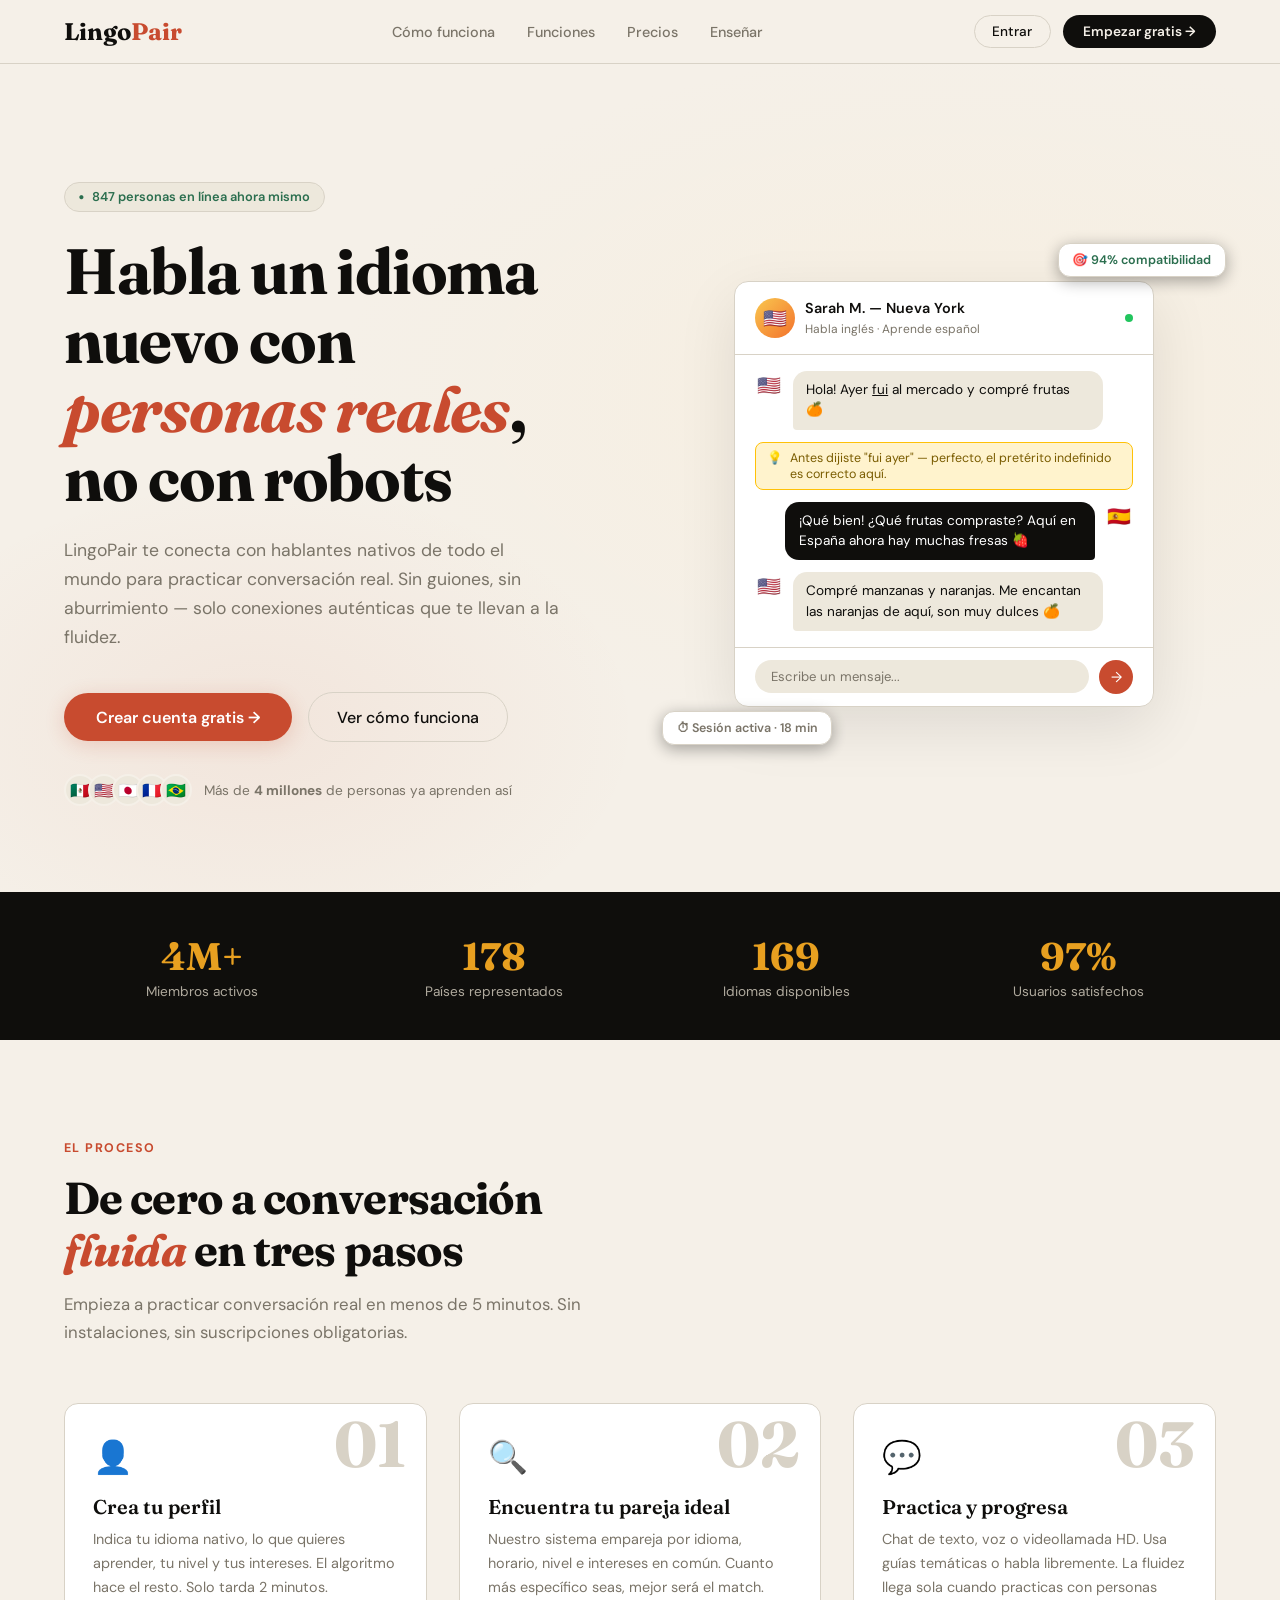
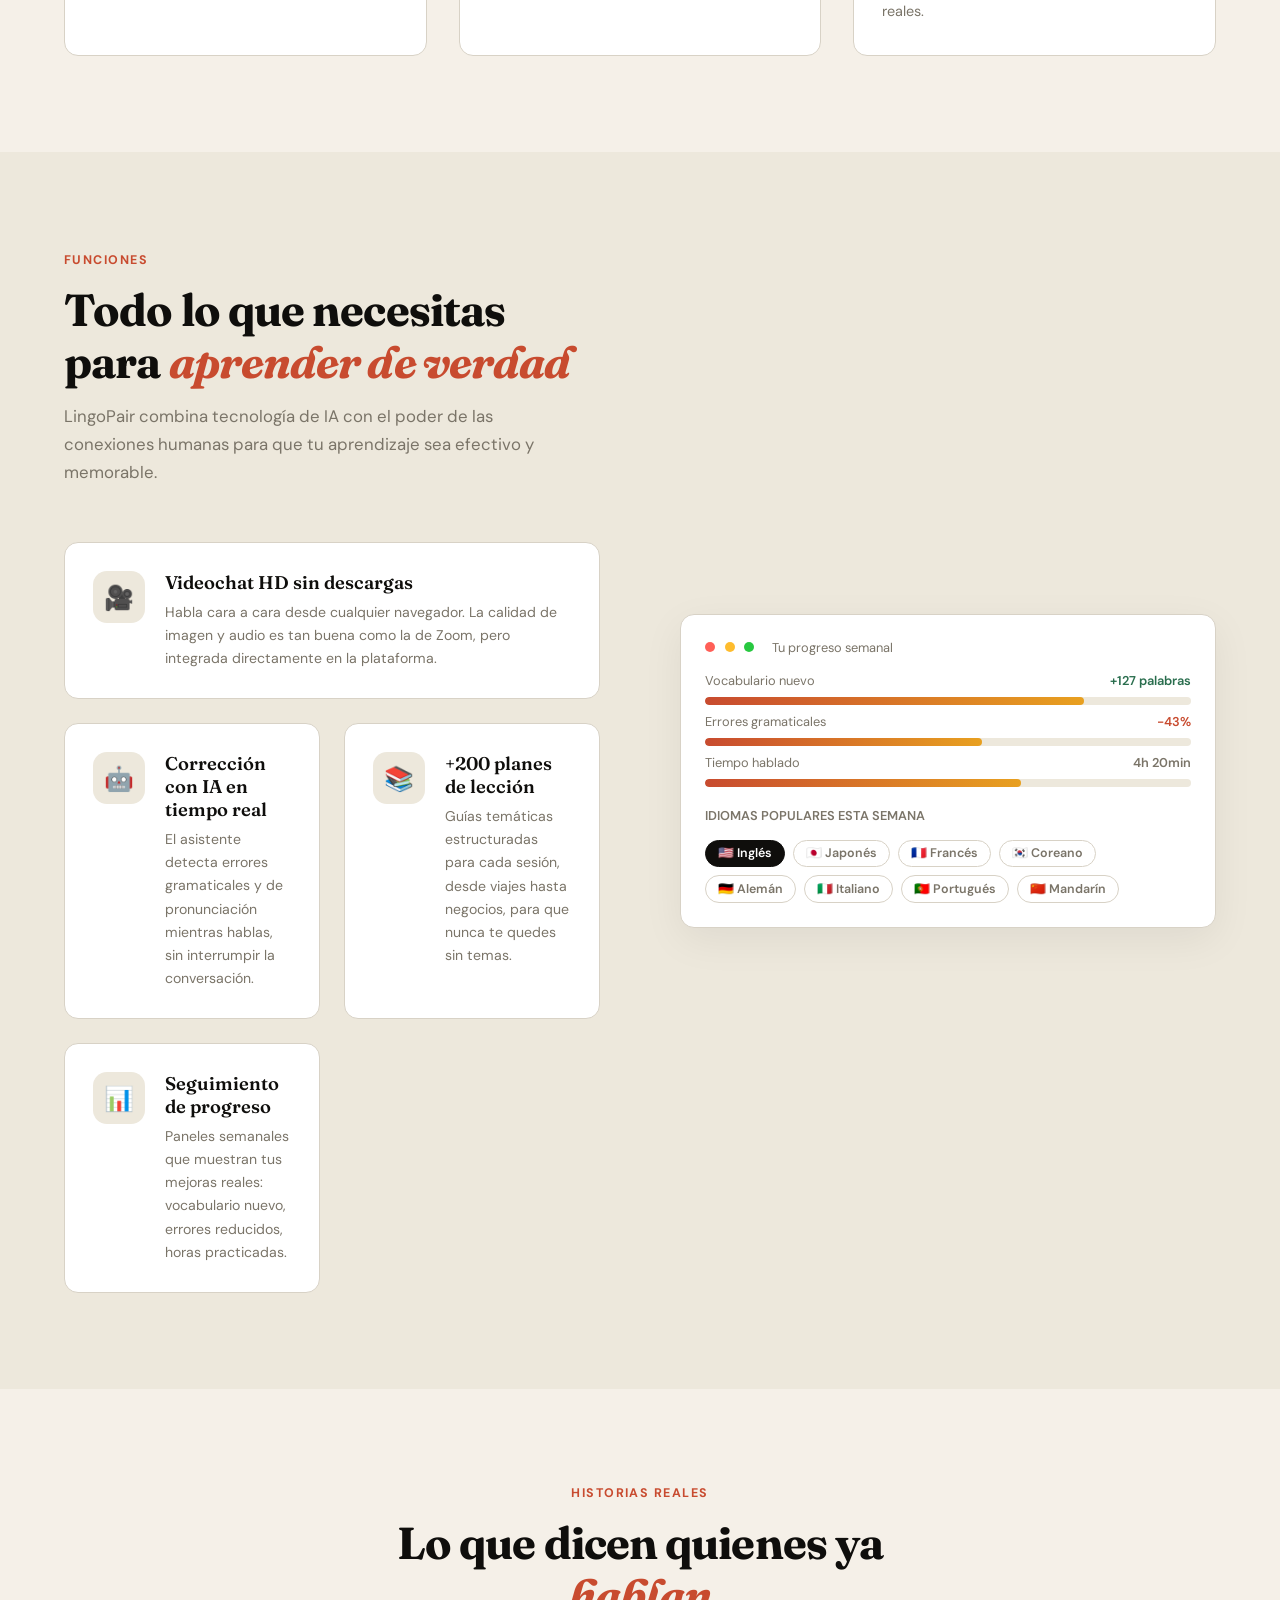
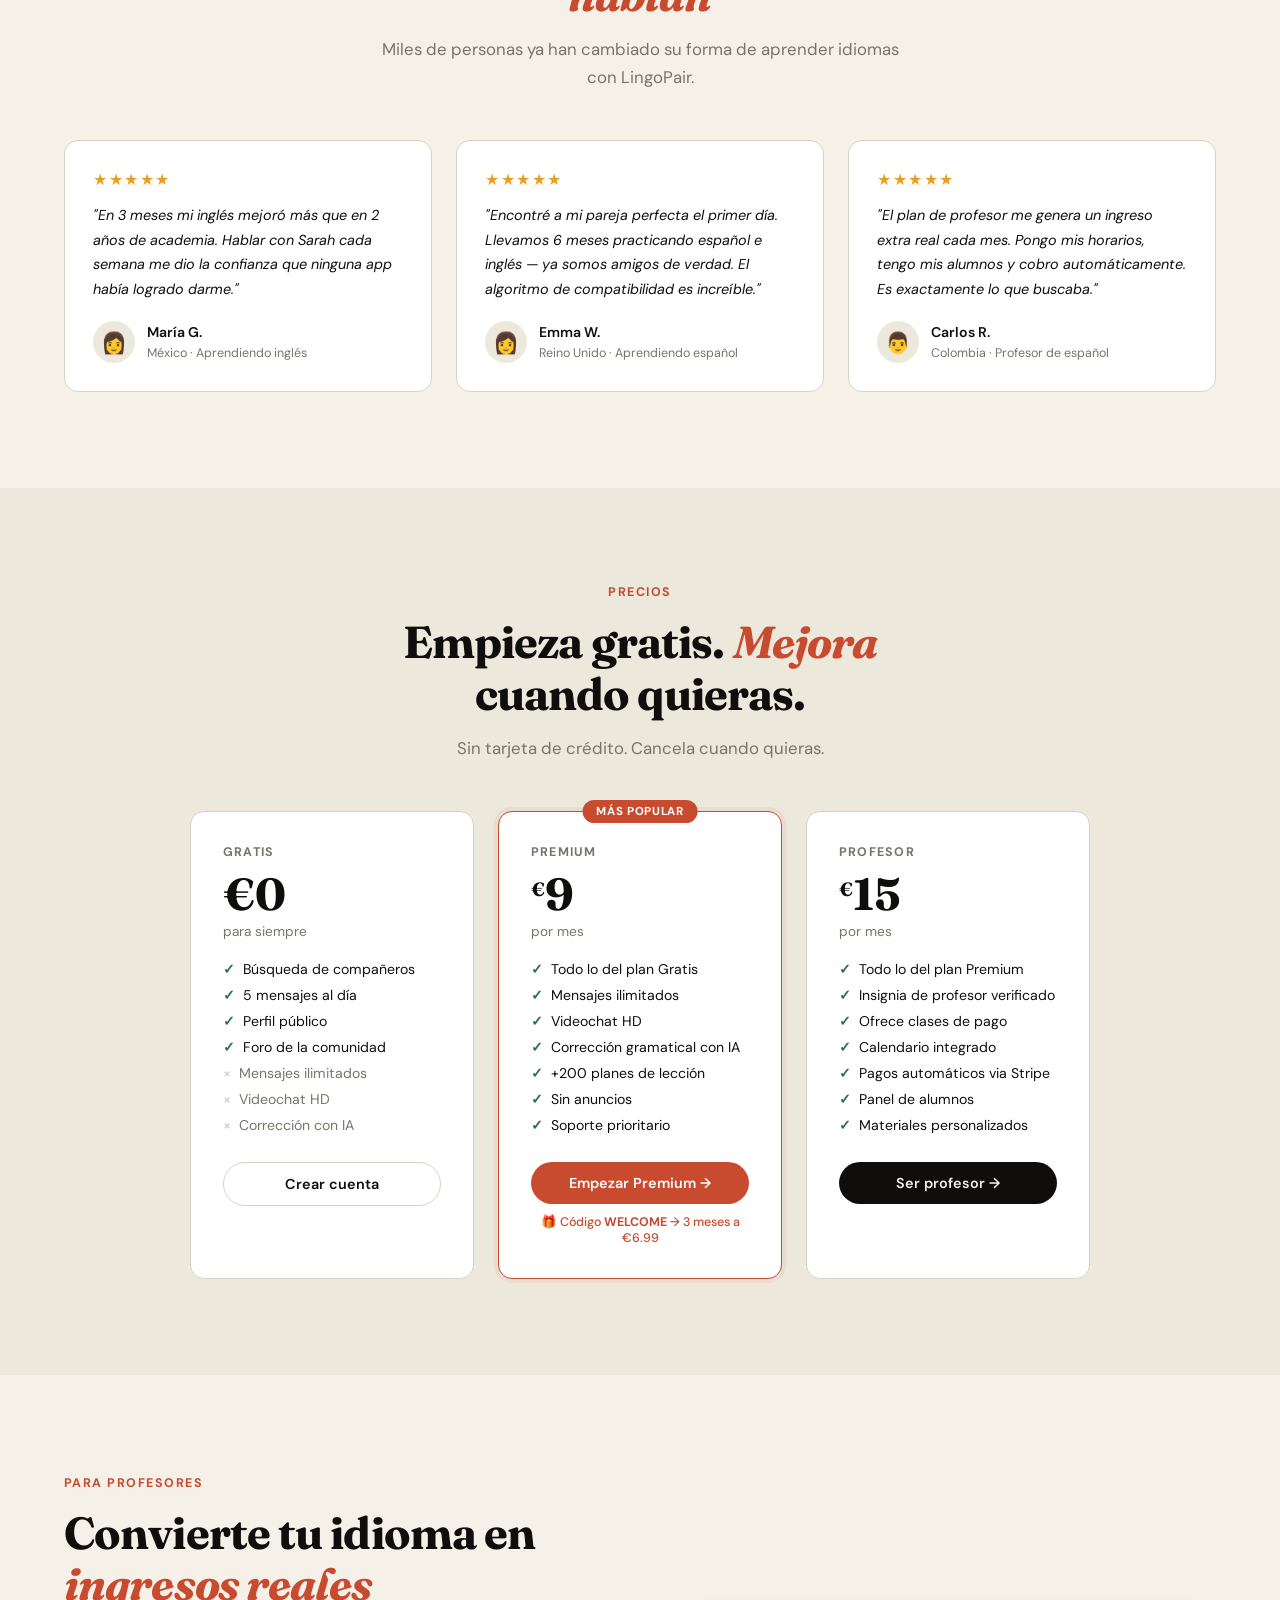
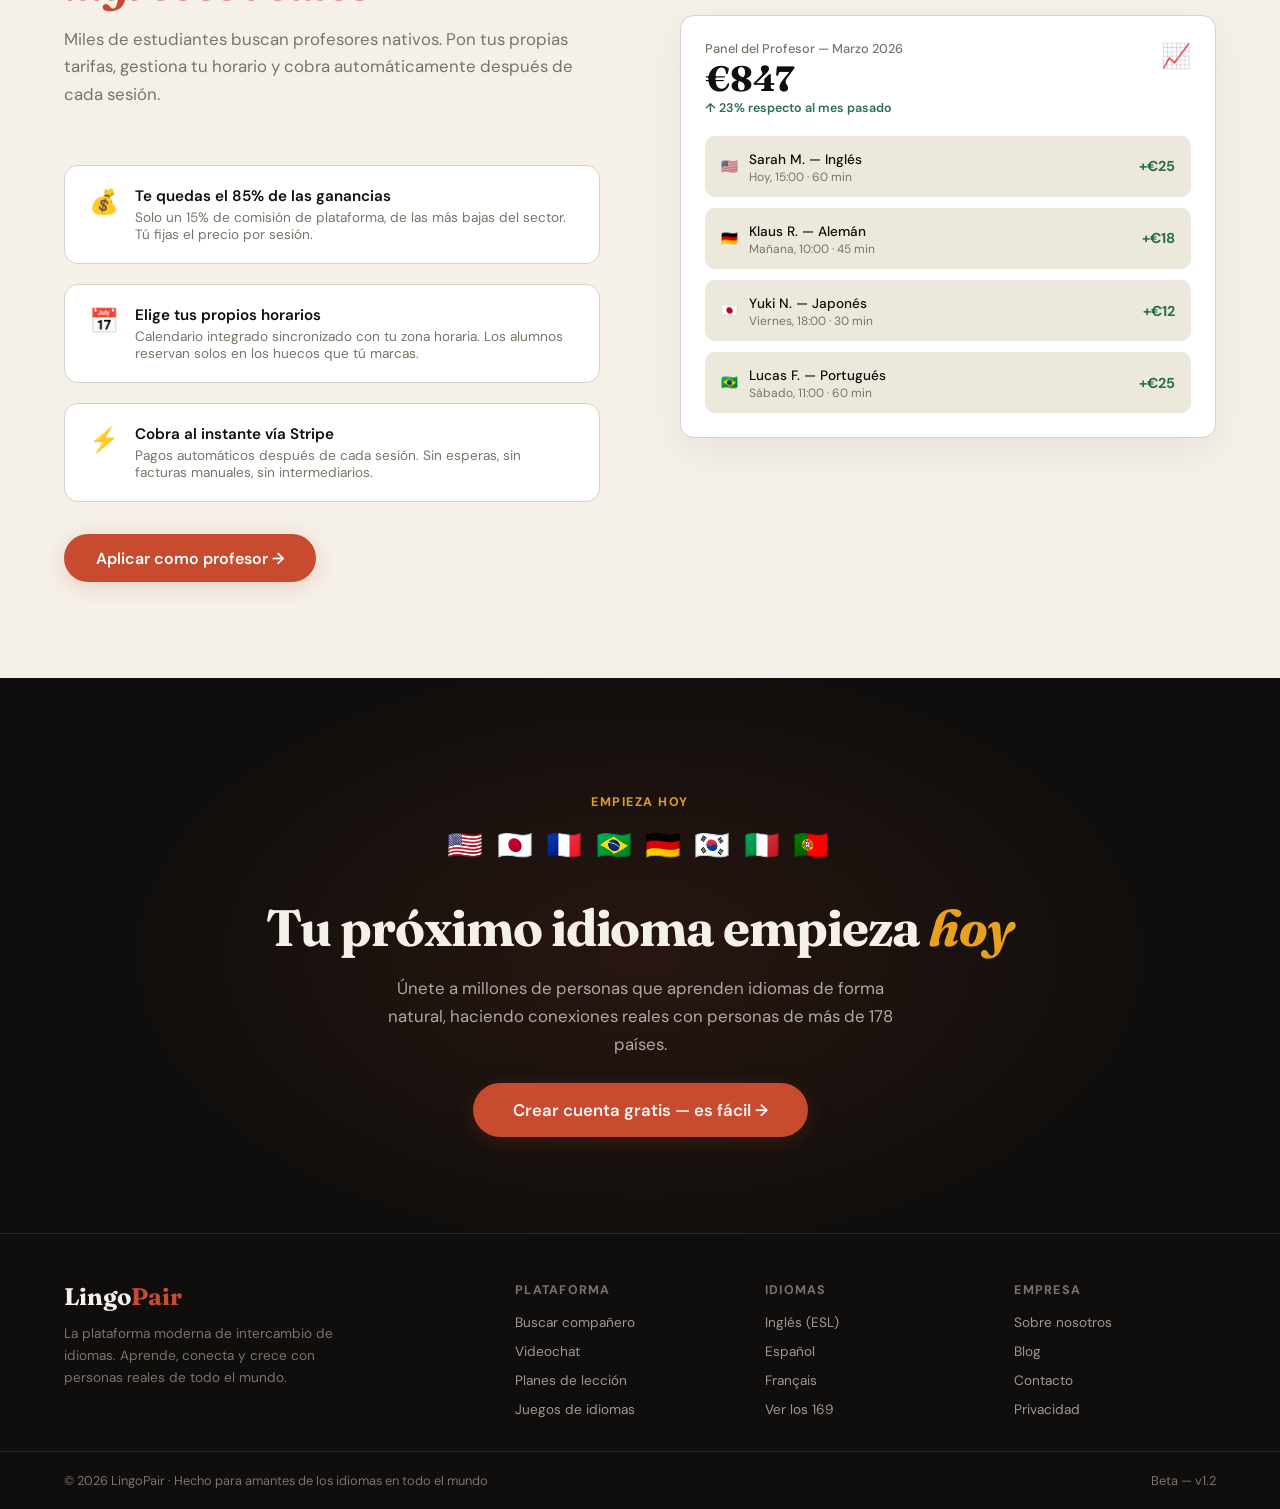
==== index.html @ 77cf91f5 "Add files via upload" ====
<!DOCTYPE html>
<html lang="es">
<head>
<meta charset="UTF-8">
<meta name="viewport" content="width=device-width, initial-scale=1.0">
<title>LingoPair — Aprende idiomas con personas reales</title>
<link rel="preconnect" href="https://fonts.googleapis.com">
<link rel="preconnect" href="https://fonts.gstatic.com" crossorigin>
<link href="https://fonts.googleapis.com/css2?family=Fraunces:ital,wght@0,300;0,400;0,600;0,700;1,300;1,400&family=DM+Sans:wght@300;400;500;600&display=swap" rel="stylesheet">
<style>
  *, *::before, *::after { box-sizing: border-box; margin: 0; padding: 0; }

  :root {
    --ink:     #0f0e0c;
    --cream:   #f5f0e8;
    --warm:    #ede8dc;
    --accent:  #c84b2f;
    --accent2: #e8a020;
    --green:   #2a6e4e;
    --muted:   #7a7468;
    --border:  #d8d2c6;
    --r: 14px;
  }

  html { scroll-behavior: smooth; }

  body {
    font-family: 'DM Sans', sans-serif;
    background: var(--cream);
    color: var(--ink);
    overflow-x: hidden;
  }

  /* ─── NAV ─────────────────────────────── */
  nav {
    position: sticky; top: 0; z-index: 100;
    background: var(--cream);
    border-bottom: 1px solid var(--border);
    padding: 0 5vw;
    display: flex; align-items: center; justify-content: space-between;
    height: 64px;
  }
  .nav-logo { font-family: 'Fraunces', serif; font-size: 1.5rem; font-weight: 700; color: var(--ink); text-decoration: none; }
  .nav-logo span { color: var(--accent); }
  .nav-links { display: flex; gap: 2rem; list-style: none; }
  .nav-links a { font-size: .9rem; font-weight: 500; color: var(--muted); text-decoration: none; transition: color .2s; }
  .nav-links a:hover { color: var(--ink); }
  .nav-ctas { display: flex; gap: .75rem; align-items: center; }
  .btn-ghost { padding: .45rem 1.1rem; border: 1.5px solid var(--border); border-radius: 40px; font-size: .85rem; font-weight: 500; color: var(--ink); text-decoration: none; transition: all .2s; }
  .btn-ghost:hover { border-color: var(--ink); }
  .btn-primary { padding: .5rem 1.25rem; background: var(--ink); color: var(--cream); border-radius: 40px; font-size: .85rem; font-weight: 600; text-decoration: none; transition: background .2s, transform .15s; }
  .btn-primary:hover { background: var(--accent); transform: translateY(-1px); }

  /* ─── HERO ────────────────────────────── */
  .hero {
    min-height: 92vh;
    display: grid;
    grid-template-columns: 1fr 1fr;
    gap: 4rem;
    padding: 6rem 5vw 4rem;
    align-items: center;
    position: relative;
    overflow: hidden;
  }
  .hero::before {
    content: '';
    position: absolute; inset: 0;
    background: radial-gradient(ellipse 70% 60% at 75% 40%, #fde8c033 0%, transparent 70%),
                radial-gradient(ellipse 50% 50% at 20% 80%, #c84b2f11 0%, transparent 60%);
    pointer-events: none;
  }
  .hero-badge {
    display: inline-flex; align-items: center; gap: .5rem;
    background: var(--warm); border: 1px solid var(--border);
    border-radius: 40px; padding: .35rem .85rem;
    font-size: .8rem; font-weight: 600; color: var(--green);
    margin-bottom: 1.5rem;
    animation: fadeUp .6s ease both;
  }
  .hero-badge::before { content: '●'; color: var(--green); font-size: .6rem; animation: pulse 2s infinite; }
  @keyframes pulse { 0%,100%{opacity:1} 50%{opacity:.3} }
  .hero h1 {
    font-family: 'Fraunces', serif;
    font-size: clamp(2.8rem, 5vw, 4.4rem);
    line-height: 1.08;
    font-weight: 700;
    letter-spacing: -.02em;
    margin-bottom: 1.5rem;
    animation: fadeUp .7s .1s ease both;
  }
  .hero h1 em { font-style: italic; color: var(--accent); }
  .hero-sub {
    font-size: 1.1rem; color: var(--muted); line-height: 1.65;
    max-width: 500px; margin-bottom: 2.5rem;
    animation: fadeUp .7s .2s ease both;
  }
  .hero-actions {
    display: flex; gap: 1rem; align-items: center; flex-wrap: wrap;
    animation: fadeUp .7s .3s ease both;
  }
  .btn-big {
    padding: .85rem 2rem; background: var(--accent); color: #fff;
    border-radius: 50px; font-size: 1rem; font-weight: 600;
    text-decoration: none; transition: transform .2s, box-shadow .2s;
    box-shadow: 0 4px 20px #c84b2f33;
  }
  .btn-big:hover { transform: translateY(-2px); box-shadow: 0 8px 28px #c84b2f44; }
  .btn-outline {
    padding: .85rem 1.75rem; border: 1.5px solid var(--border);
    border-radius: 50px; font-size: 1rem; font-weight: 500; color: var(--ink);
    text-decoration: none; transition: all .2s;
  }
  .btn-outline:hover { border-color: var(--ink); }
  .hero-trust {
    display: flex; align-items: center; gap: .75rem; margin-top: 2rem;
    font-size: .85rem; color: var(--muted);
    animation: fadeUp .7s .4s ease both;
  }
  .avatars { display: flex; }
  .avatars span {
    width: 32px; height: 32px; border-radius: 50%;
    border: 2px solid var(--cream);
    display: flex; align-items: center; justify-content: center;
    font-size: 1rem; margin-left: -8px; background: var(--warm);
  }
  .avatars span:first-child { margin-left: 0; }

  /* ─── HERO CARD ───────────────────────── */
  .hero-visual { position: relative; animation: fadeUp .8s .2s ease both; }
  .chat-card {
    background: #fff; border-radius: var(--r); border: 1px solid var(--border);
    box-shadow: 0 20px 60px #0f0e0c18; overflow: hidden; max-width: 420px; margin: 0 auto;
  }
  .chat-header {
    padding: 1rem 1.25rem; border-bottom: 1px solid var(--border);
    display: flex; align-items: center; justify-content: space-between;
  }
  .chat-user { display: flex; align-items: center; gap: .65rem; }
  .avatar-circle {
    width: 40px; height: 40px; border-radius: 50%;
    background: linear-gradient(135deg, #f9c74f, #f3722c);
    display: flex; align-items: center; justify-content: center;
    font-size: 1.2rem;
  }
  .chat-user-info h4 { font-size: .9rem; font-weight: 600; }
  .chat-user-info span { font-size: .75rem; color: var(--muted); }
  .online-dot { width: 8px; height: 8px; border-radius: 50%; background: #22c55e; }
  .chat-body { padding: 1rem 1.25rem; display: flex; flex-direction: column; gap: .75rem; }
  .msg {
    display: flex; gap: .6rem; align-items: flex-start;
    animation: fadeUp .5s ease both;
  }
  .msg.right { flex-direction: row-reverse; }
  .msg-avatar { font-size: 1.2rem; min-width: 28px; text-align: center; margin-top: 2px; }
  .bubble {
    background: var(--warm); border-radius: 14px 14px 14px 4px;
    padding: .55rem .85rem; font-size: .85rem; line-height: 1.5; max-width: 82%;
  }
  .msg.right .bubble { background: var(--ink); color: #fff; border-radius: 14px 14px 4px 14px; }
  .correction {
    background: #fff3cd; border: 1px solid #ffc107; border-radius: 8px;
    padding: .45rem .7rem; font-size: .78rem; color: #7a5c00; display: flex; gap: .4rem;
  }
  .chat-footer {
    padding: .75rem 1.25rem; border-top: 1px solid var(--border);
    display: flex; align-items: center; gap: .6rem;
  }
  .chat-input-fake {
    flex: 1; background: var(--warm); border-radius: 24px;
    padding: .5rem 1rem; font-size: .82rem; color: var(--muted);
  }
  .send-btn {
    width: 34px; height: 34px; border-radius: 50%; background: var(--accent);
    display: flex; align-items: center; justify-content: center; color: #fff; font-size: .9rem;
    cursor: pointer; transition: transform .2s;
  }
  .send-btn:hover { transform: scale(1.1); }
  .floating-tag {
    position: absolute; background: #fff; border: 1px solid var(--border);
    border-radius: 12px; padding: .5rem .85rem; font-size: .78rem; font-weight: 600;
    box-shadow: 0 4px 16px #0005; white-space: nowrap;
  }
  .tag-match { top: -18px; right: -10px; color: var(--green); }
  .tag-session { bottom: -18px; left: -10px; color: var(--muted); }

  @keyframes fadeUp {
    from { opacity: 0; transform: translateY(22px); }
    to   { opacity: 1; transform: translateY(0); }
  }

  /* ─── LOGOS / STATS ───────────────────── */
  .stats-bar {
    background: var(--ink); color: var(--cream);
    padding: 2.5rem 5vw;
    display: grid; grid-template-columns: repeat(4, 1fr);
    gap: 1rem; text-align: center;
  }
  .stat-item h3 {
    font-family: 'Fraunces', serif; font-size: 2.4rem; font-weight: 700;
    color: var(--accent2);
  }
  .stat-item p { font-size: .85rem; color: #b0aa9e; margin-top: .2rem; }

  /* ─── HOW IT WORKS ────────────────────── */
  section { padding: 6rem 5vw; }
  .section-label {
    display: inline-block; font-size: .78rem; font-weight: 700; letter-spacing: .12em;
    text-transform: uppercase; color: var(--accent); margin-bottom: 1rem;
  }
  .section-title {
    font-family: 'Fraunces', serif; font-size: clamp(2rem, 3.5vw, 3rem);
    font-weight: 700; line-height: 1.15; letter-spacing: -.02em; max-width: 580px;
    margin-bottom: 1rem;
  }
  .section-title em { font-style: italic; color: var(--accent); }
  .section-sub { font-size: 1.05rem; color: var(--muted); max-width: 520px; line-height: 1.65; margin-bottom: 3.5rem; }

  .steps { display: grid; grid-template-columns: repeat(3, 1fr); gap: 2rem; }
  .step {
    background: #fff; border: 1px solid var(--border); border-radius: var(--r);
    padding: 2rem 1.75rem; position: relative; overflow: hidden;
    transition: transform .25s, box-shadow .25s;
  }
  .step:hover { transform: translateY(-4px); box-shadow: 0 12px 40px #0f0e0c12; }
  .step-num {
    font-family: 'Fraunces', serif; font-size: 4rem; font-weight: 700;
    color: var(--border); position: absolute; top: .5rem; right: 1.25rem;
    line-height: 1;
  }
  .step-icon { font-size: 2rem; margin-bottom: 1rem; }
  .step h3 { font-family: 'Fraunces', serif; font-size: 1.25rem; font-weight: 600; margin-bottom: .6rem; }
  .step p { font-size: .9rem; color: var(--muted); line-height: 1.65; }

  /* ─── FEATURES ────────────────────────── */
  .features-grid {
    display: grid; grid-template-columns: repeat(2, 1fr);
    gap: 1.5rem;
  }
  .feature-card {
    background: #fff; border: 1px solid var(--border); border-radius: var(--r);
    padding: 1.75rem; display: flex; gap: 1.25rem; align-items: flex-start;
    transition: transform .2s, box-shadow .2s;
  }
  .feature-card:hover { transform: translateY(-3px); box-shadow: 0 8px 30px #0f0e0c10; }
  .feature-card:first-child { grid-column: span 2; }
  .feat-icon {
    width: 52px; height: 52px; border-radius: 14px;
    background: var(--warm); display: flex; align-items: center; justify-content: center;
    font-size: 1.5rem; flex-shrink: 0;
  }
  .feature-card h3 { font-family: 'Fraunces', serif; font-size: 1.15rem; font-weight: 600; margin-bottom: .4rem; }
  .feature-card p { font-size: .88rem; color: var(--muted); line-height: 1.65; }
  .features-layout { display: grid; grid-template-columns: 1fr 1fr; gap: 5rem; align-items: center; }
  .feat-visual {
    background: #fff; border: 1px solid var(--border); border-radius: var(--r);
    padding: 1.5rem; box-shadow: 0 12px 40px #0f0e0c10;
  }
  .feat-visual-header { display: flex; align-items: center; gap: .6rem; margin-bottom: 1rem; }
  .dot { width: 10px; height: 10px; border-radius: 50%; }
  .dot-r { background: #ff5f57; } .dot-y { background: #febc2e; } .dot-g { background: #28c840; }
  .lang-tags { display: flex; flex-wrap: wrap; gap: .5rem; margin-top: 1rem; }
  .lang-tag {
    padding: .3rem .75rem; border-radius: 24px; font-size: .78rem; font-weight: 600;
    border: 1.5px solid var(--border); color: var(--muted); transition: all .2s; cursor: pointer;
  }
  .lang-tag.active { background: var(--ink); color: #fff; border-color: var(--ink); }
  .progress-bar { height: 8px; background: var(--warm); border-radius: 4px; margin: .5rem 0; overflow: hidden; }
  .progress-fill { height: 100%; background: linear-gradient(90deg, var(--accent), var(--accent2)); border-radius: 4px; }
  .progress-row { display: flex; justify-content: space-between; font-size: .8rem; color: var(--muted); margin-bottom: .25rem; }

  /* ─── PRICING ─────────────────────────── */
  .pricing-grid { display: grid; grid-template-columns: repeat(3, 1fr); gap: 1.5rem; max-width: 900px; margin: 0 auto; }
  .price-card {
    background: #fff; border: 1.5px solid var(--border); border-radius: var(--r);
    padding: 2rem; position: relative; transition: transform .2s;
  }
  .price-card:hover { transform: translateY(-4px); }
  .price-card.popular { border-color: var(--accent); box-shadow: 0 0 0 4px #c84b2f14; }
  .popular-badge {
    position: absolute; top: -12px; left: 50%; transform: translateX(-50%);
    background: var(--accent); color: #fff; font-size: .72rem; font-weight: 700;
    padding: .25rem .85rem; border-radius: 20px; white-space: nowrap; letter-spacing: .06em;
    text-transform: uppercase;
  }
  .price-name { font-size: .78rem; font-weight: 700; letter-spacing: .1em; text-transform: uppercase; color: var(--muted); margin-bottom: .75rem; }
  .price-amount { font-family: 'Fraunces', serif; font-size: 2.8rem; font-weight: 700; line-height: 1; }
  .price-amount sup { font-size: 1.2rem; vertical-align: top; margin-top: .5rem; display: inline-block; }
  .price-period { font-size: .85rem; color: var(--muted); margin: .4rem 0 1.25rem; }
  .price-features { list-style: none; display: flex; flex-direction: column; gap: .5rem; margin-bottom: 1.75rem; }
  .price-features li { font-size: .88rem; display: flex; gap: .5rem; align-items: flex-start; }
  .price-features li::before { content: '✓'; color: var(--green); font-weight: 700; flex-shrink: 0; }
  .price-features li.no::before { content: '×'; color: var(--border); }
  .price-features li.no { color: var(--muted); }
  .btn-card {
    display: block; text-align: center; padding: .75rem; border-radius: 40px;
    font-size: .9rem; font-weight: 600; text-decoration: none; transition: all .2s;
  }
  .btn-card-outline { border: 1.5px solid var(--border); color: var(--ink); }
  .btn-card-outline:hover { border-color: var(--ink); }
  .btn-card-fill { background: var(--accent); color: #fff; }
  .btn-card-fill:hover { background: #b03d23; }
  .btn-card-dark { background: var(--ink); color: var(--cream); }
  .btn-card-dark:hover { background: #2a2820; }
  .promo-note { font-size: .78rem; color: var(--accent); text-align: center; margin-top: .6rem; font-weight: 500; }

  /* ─── TESTIMONIALS ────────────────────── */
  .testi-grid { display: grid; grid-template-columns: repeat(3, 1fr); gap: 1.5rem; }
  .testi-card {
    background: #fff; border: 1px solid var(--border); border-radius: var(--r);
    padding: 1.75rem; transition: transform .2s;
  }
  .testi-card:hover { transform: translateY(-3px); }
  .stars { color: var(--accent2); font-size: 1rem; margin-bottom: .85rem; letter-spacing: .1em; }
  .testi-text { font-size: .9rem; color: var(--ink); line-height: 1.7; margin-bottom: 1.25rem; font-style: italic; }
  .testi-author { display: flex; align-items: center; gap: .75rem; }
  .testi-avatar {
    width: 42px; height: 42px; border-radius: 50%;
    display: flex; align-items: center; justify-content: center;
    font-size: 1.3rem; background: var(--warm);
  }
  .testi-author h5 { font-size: .88rem; font-weight: 600; }
  .testi-author span { font-size: .78rem; color: var(--muted); }

  /* ─── TEACHERS ────────────────────────── */
  .teachers-layout { display: grid; grid-template-columns: 1fr 1fr; gap: 5rem; align-items: center; }
  .teachers-perks { display: flex; flex-direction: column; gap: 1.25rem; margin-top: 2rem; }
  .perk {
    display: flex; gap: 1rem; align-items: flex-start;
    background: #fff; border: 1px solid var(--border); border-radius: var(--r);
    padding: 1.25rem 1.5rem;
  }
  .perk-icon { font-size: 1.5rem; flex-shrink: 0; }
  .perk h4 { font-weight: 600; font-size: .95rem; margin-bottom: .2rem; }
  .perk p { font-size: .85rem; color: var(--muted); }
  .dashboard-card {
    background: #fff; border: 1px solid var(--border); border-radius: var(--r);
    padding: 1.5rem; box-shadow: 0 12px 40px #0f0e0c10;
  }
  .dash-header { display: flex; justify-content: space-between; align-items: flex-start; margin-bottom: 1.25rem; }
  .dash-header h4 { font-size: .8rem; color: var(--muted); font-weight: 500; }
  .dash-earnings { font-family: 'Fraunces', serif; font-size: 2.2rem; font-weight: 700; color: var(--ink); }
  .dash-growth { font-size: .78rem; color: var(--green); font-weight: 600; }
  .session-list { display: flex; flex-direction: column; gap: .7rem; }
  .session-item {
    display: flex; align-items: center; justify-content: space-between;
    padding: .75rem 1rem; background: var(--warm); border-radius: 10px;
  }
  .session-info { display: flex; align-items: center; gap: .7rem; }
  .session-info span { font-size: .85rem; font-weight: 500; }
  .session-info small { font-size: .75rem; color: var(--muted); display: block; }
  .session-earn { font-size: .9rem; font-weight: 700; color: var(--green); }

  /* ─── CTA FINAL ───────────────────────── */
  .cta-section {
    background: var(--ink); color: var(--cream);
    padding: 7rem 5vw; text-align: center; position: relative; overflow: hidden;
  }
  .cta-section::before {
    content: '';
    position: absolute; inset: 0;
    background: radial-gradient(ellipse 60% 80% at 50% 50%, #c84b2f22 0%, transparent 70%);
  }
  .cta-section .section-label { color: var(--accent2); }
  .cta-section h2 {
    font-family: 'Fraunces', serif; font-size: clamp(2.2rem, 4vw, 3.5rem);
    font-weight: 700; letter-spacing: -.02em; margin-bottom: 1rem; position: relative;
  }
  .cta-section h2 em { font-style: italic; color: var(--accent2); }
  .cta-section p { font-size: 1.05rem; color: #b0aa9e; max-width: 520px; margin: 0 auto 2.5rem; line-height: 1.65; position: relative; }
  .cta-flags { font-size: 1.8rem; letter-spacing: .2rem; margin-bottom: 2rem; position: relative; }

  /* ─── FOOTER ──────────────────────────── */
  footer {
    background: var(--ink); border-top: 1px solid #2a2820;
    padding: 3rem 5vw 2rem;
    display: grid; grid-template-columns: 2fr 1fr 1fr 1fr; gap: 3rem;
  }
  .footer-brand p { font-size: .85rem; color: #7a7468; margin-top: .75rem; line-height: 1.65; max-width: 280px; }
  .footer-col h5 { font-size: .78rem; font-weight: 700; letter-spacing: .1em; text-transform: uppercase; color: #7a7468; margin-bottom: .85rem; }
  .footer-col ul { list-style: none; display: flex; flex-direction: column; gap: .5rem; }
  .footer-col ul a { font-size: .85rem; color: #a09890; text-decoration: none; transition: color .2s; }
  .footer-col ul a:hover { color: var(--cream); }
  .footer-bottom {
    background: var(--ink); border-top: 1px solid #2a2820;
    padding: 1.25rem 5vw; display: flex; justify-content: space-between; align-items: center;
  }
  .footer-bottom p { font-size: .8rem; color: #7a7468; }

  /* ─── RESPONSIVE ──────────────────────── */
  @media (max-width: 900px) {
    .hero { grid-template-columns: 1fr; min-height: auto; padding: 3rem 5vw; }
    .hero-visual { display: none; }
    .stats-bar { grid-template-columns: repeat(2, 1fr); }
    .steps { grid-template-columns: 1fr; }
    .features-layout, .teachers-layout { grid-template-columns: 1fr; gap: 2.5rem; }
    .features-grid .feature-card:first-child { grid-column: span 1; }
    .features-grid { grid-template-columns: 1fr; }
    .pricing-grid { grid-template-columns: 1fr; max-width: 420px; margin: 0 auto; }
    .testi-grid { grid-template-columns: 1fr; }
    footer { grid-template-columns: 1fr 1fr; }
    .nav-links { display: none; }
  }
</style>
</head>
<body>

<!-- ─── NAV ─────────────────────── -->
<nav>
  <a class="nav-logo" href="#">Lingo<span>Pair</span></a>
  <ul class="nav-links">
    <li><a href="#how">Cómo funciona</a></li>
    <li><a href="#features">Funciones</a></li>
    <li><a href="#pricing">Precios</a></li>
    <li><a href="#teachers">Enseñar</a></li>
  </ul>
  <div class="nav-ctas">
    <a href="https://joinlingopair.com/register.html" class="btn-ghost">Entrar</a>
    <a href="https://joinlingopair.com/register.html" class="btn-primary">Empezar gratis →</a>
  </div>
</nav>

<!-- ─── HERO ─────────────────────── -->
<section class="hero">
  <div class="hero-content">
    <div class="hero-badge">847 personas en línea ahora mismo</div>
    <h1>Habla un idioma nuevo con <em>personas reales</em>, no con robots</h1>
    <p class="hero-sub">LingoPair te conecta con hablantes nativos de todo el mundo para practicar conversación real. Sin guiones, sin aburrimiento — solo conexiones auténticas que te llevan a la fluidez.</p>
    <div class="hero-actions">
      <a href="https://joinlingopair.com/register.html" class="btn-big">Crear cuenta gratis →</a>
      <a href="#how" class="btn-outline">Ver cómo funciona</a>
    </div>
    <div class="hero-trust">
      <div class="avatars">
        <span>🇲🇽</span><span>🇺🇸</span><span>🇯🇵</span><span>🇫🇷</span><span>🇧🇷</span>
      </div>
      <span>Más de <strong>4 millones</strong> de personas ya aprenden así</span>
    </div>
  </div>

  <div class="hero-visual">
    <div style="position:relative; padding: 20px 10px 20px 10px;">
      <div class="floating-tag tag-match">🎯 94% compatibilidad</div>
      <div class="chat-card">
        <div class="chat-header">
          <div class="chat-user">
            <div class="avatar-circle">🇺🇸</div>
            <div class="chat-user-info">
              <h4>Sarah M. — Nueva York</h4>
              <span>Habla inglés · Aprende español</span>
            </div>
          </div>
          <div class="online-dot"></div>
        </div>
        <div class="chat-body">
          <div class="msg">
            <div class="msg-avatar">🇺🇸</div>
            <div class="bubble">Hola! Ayer <u>fui</u> al mercado y compré frutas 🍊</div>
          </div>
          <div class="correction">
            💡 <span>Antes dijiste "fui ayer" — perfecto, el pretérito indefinido es correcto aquí.</span>
          </div>
          <div class="msg right">
            <div class="msg-avatar">🇪🇸</div>
            <div class="bubble">¡Qué bien! ¿Qué frutas compraste? Aquí en España ahora hay muchas fresas 🍓</div>
          </div>
          <div class="msg">
            <div class="msg-avatar">🇺🇸</div>
            <div class="bubble">Compré manzanas y naranjas. Me encantan las naranjas de aquí, son muy dulces 🍊</div>
          </div>
        </div>
        <div class="chat-footer">
          <div class="chat-input-fake">Escribe un mensaje...</div>
          <div class="send-btn">→</div>
        </div>
      </div>
      <div class="floating-tag tag-session">⏱ Sesión activa · 18 min</div>
    </div>
  </div>
</section>

<!-- ─── STATS ─────────────────────── -->
<div class="stats-bar">
  <div class="stat-item"><h3>4M+</h3><p>Miembros activos</p></div>
  <div class="stat-item"><h3>178</h3><p>Países representados</p></div>
  <div class="stat-item"><h3>169</h3><p>Idiomas disponibles</p></div>
  <div class="stat-item"><h3>97%</h3><p>Usuarios satisfechos</p></div>
</div>

<!-- ─── HOW IT WORKS ─────────────── -->
<section id="how">
  <div class="section-label">El proceso</div>
  <h2 class="section-title">De cero a conversación <em>fluida</em> en tres pasos</h2>
  <p class="section-sub">Empieza a practicar conversación real en menos de 5 minutos. Sin instalaciones, sin suscripciones obligatorias.</p>
  <div class="steps">
    <div class="step">
      <div class="step-num">01</div>
      <div class="step-icon">👤</div>
      <h3>Crea tu perfil</h3>
      <p>Indica tu idioma nativo, lo que quieres aprender, tu nivel y tus intereses. El algoritmo hace el resto. Solo tarda 2 minutos.</p>
    </div>
    <div class="step">
      <div class="step-num">02</div>
      <div class="step-icon">🔍</div>
      <h3>Encuentra tu pareja ideal</h3>
      <p>Nuestro sistema empareja por idioma, horario, nivel e intereses en común. Cuanto más específico seas, mejor será el match.</p>
    </div>
    <div class="step">
      <div class="step-num">03</div>
      <div class="step-icon">💬</div>
      <h3>Practica y progresa</h3>
      <p>Chat de texto, voz o videollamada HD. Usa guías temáticas o habla libremente. La fluidez llega sola cuando practicas con personas reales.</p>
    </div>
  </div>
</section>

<!-- ─── FEATURES ──────────────────── -->
<section id="features" style="background: var(--warm);">
  <div class="features-layout">
    <div>
      <div class="section-label">Funciones</div>
      <h2 class="section-title">Todo lo que necesitas para <em>aprender de verdad</em></h2>
      <p class="section-sub">LingoPair combina tecnología de IA con el poder de las conexiones humanas para que tu aprendizaje sea efectivo y memorable.</p>
      <div class="features-grid">
        <div class="feature-card">
          <div class="feat-icon">🎥</div>
          <div>
            <h3>Videochat HD sin descargas</h3>
            <p>Habla cara a cara desde cualquier navegador. La calidad de imagen y audio es tan buena como la de Zoom, pero integrada directamente en la plataforma.</p>
          </div>
        </div>
        <div class="feature-card">
          <div class="feat-icon">🤖</div>
          <div>
            <h3>Corrección con IA en tiempo real</h3>
            <p>El asistente detecta errores gramaticales y de pronunciación mientras hablas, sin interrumpir la conversación.</p>
          </div>
        </div>
        <div class="feature-card">
          <div class="feat-icon">📚</div>
          <div>
            <h3>+200 planes de lección</h3>
            <p>Guías temáticas estructuradas para cada sesión, desde viajes hasta negocios, para que nunca te quedes sin temas.</p>
          </div>
        </div>
        <div class="feature-card">
          <div class="feat-icon">📊</div>
          <div>
            <h3>Seguimiento de progreso</h3>
            <p>Paneles semanales que muestran tus mejoras reales: vocabulario nuevo, errores reducidos, horas practicadas.</p>
          </div>
        </div>
      </div>
    </div>

    <div>
      <div class="feat-visual">
        <div class="feat-visual-header">
          <div class="dot dot-r"></div><div class="dot dot-y"></div><div class="dot dot-g"></div>
          <span style="font-size:.8rem;color:var(--muted);margin-left:.5rem;">Tu progreso semanal</span>
        </div>
        <div style="margin-bottom:1.25rem;">
          <div class="progress-row"><span>Vocabulario nuevo</span><span style="font-weight:600;color:var(--green)">+127 palabras</span></div>
          <div class="progress-bar"><div class="progress-fill" style="width:78%"></div></div>
          <div class="progress-row"><span>Errores gramaticales</span><span style="font-weight:600;color:var(--accent)">−43%</span></div>
          <div class="progress-bar"><div class="progress-fill" style="width:57%"></div></div>
          <div class="progress-row"><span>Tiempo hablado</span><span style="font-weight:600;">4h 20min</span></div>
          <div class="progress-bar"><div class="progress-fill" style="width:65%"></div></div>
        </div>
        <div style="font-size:.8rem;color:var(--muted);margin-bottom:.6rem;font-weight:600;">IDIOMAS POPULARES ESTA SEMANA</div>
        <div class="lang-tags">
          <div class="lang-tag active">🇺🇸 Inglés</div>
          <div class="lang-tag">🇯🇵 Japonés</div>
          <div class="lang-tag">🇫🇷 Francés</div>
          <div class="lang-tag">🇰🇷 Coreano</div>
          <div class="lang-tag">🇩🇪 Alemán</div>
          <div class="lang-tag">🇮🇹 Italiano</div>
          <div class="lang-tag">🇵🇹 Portugués</div>
          <div class="lang-tag">🇨🇳 Mandarín</div>
        </div>
      </div>
    </div>
  </div>
</section>

<!-- ─── TESTIMONIALS ──────────────── -->
<section>
  <div class="section-label" style="text-align:center;display:block;">Historias reales</div>
  <h2 class="section-title" style="text-align:center;margin:0 auto 1rem;">Lo que dicen quienes ya <em>hablan</em></h2>
  <p class="section-sub" style="text-align:center;margin:0 auto 3rem;">Miles de personas ya han cambiado su forma de aprender idiomas con LingoPair.</p>
  <div class="testi-grid">
    <div class="testi-card">
      <div class="stars">★★★★★</div>
      <p class="testi-text">"En 3 meses mi inglés mejoró más que en 2 años de academia. Hablar con Sarah cada semana me dio la confianza que ninguna app había logrado darme."</p>
      <div class="testi-author">
        <div class="testi-avatar">👩</div>
        <div><h5>María G.</h5><span>México · Aprendiendo inglés</span></div>
      </div>
    </div>
    <div class="testi-card">
      <div class="stars">★★★★★</div>
      <p class="testi-text">"Encontré a mi pareja perfecta el primer día. Llevamos 6 meses practicando español e inglés — ya somos amigos de verdad. El algoritmo de compatibilidad es increíble."</p>
      <div class="testi-author">
        <div class="testi-avatar">👩</div>
        <div><h5>Emma W.</h5><span>Reino Unido · Aprendiendo español</span></div>
      </div>
    </div>
    <div class="testi-card">
      <div class="stars">★★★★★</div>
      <p class="testi-text">"El plan de profesor me genera un ingreso extra real cada mes. Pongo mis horarios, tengo mis alumnos y cobro automáticamente. Es exactamente lo que buscaba."</p>
      <div class="testi-author">
        <div class="testi-avatar">👨</div>
        <div><h5>Carlos R.</h5><span>Colombia · Profesor de español</span></div>
      </div>
    </div>
  </div>
</section>

<!-- ─── PRICING ────────────────────── -->
<section id="pricing" style="background: var(--warm);">
  <div class="section-label" style="text-align:center;display:block;">Precios</div>
  <h2 class="section-title" style="text-align:center;margin:0 auto 1rem;">Empieza gratis. <em>Mejora</em> cuando quieras.</h2>
  <p class="section-sub" style="text-align:center;margin:0 auto 3rem;">Sin tarjeta de crédito. Cancela cuando quieras.</p>
  <div class="pricing-grid">
    <div class="price-card">
      <div class="price-name">Gratis</div>
      <div class="price-amount">€0</div>
      <div class="price-period">para siempre</div>
      <ul class="price-features">
        <li>Búsqueda de compañeros</li>
        <li>5 mensajes al día</li>
        <li>Perfil público</li>
        <li>Foro de la comunidad</li>
        <li class="no">Mensajes ilimitados</li>
        <li class="no">Videochat HD</li>
        <li class="no">Corrección con IA</li>
      </ul>
      <a href="https://joinlingopair.com/register.html" class="btn-card btn-card-outline">Crear cuenta</a>
    </div>
    <div class="price-card popular">
      <div class="popular-badge">MÁS POPULAR</div>
      <div class="price-name">Premium</div>
      <div class="price-amount"><sup>€</sup>9</div>
      <div class="price-period">por mes</div>
      <ul class="price-features">
        <li>Todo lo del plan Gratis</li>
        <li>Mensajes ilimitados</li>
        <li>Videochat HD</li>
        <li>Corrección gramatical con IA</li>
        <li>+200 planes de lección</li>
        <li>Sin anuncios</li>
        <li>Soporte prioritario</li>
      </ul>
      <a href="https://buy.stripe.com/aFa9AT1WhfZu30ceHDfIs00" class="btn-card btn-card-fill">Empezar Premium →</a>
      <div class="promo-note">🎁 Código <strong>WELCOME</strong> → 3 meses a €6.99</div>
    </div>
    <div class="price-card">
      <div class="price-name">Profesor</div>
      <div class="price-amount"><sup>€</sup>15</div>
      <div class="price-period">por mes</div>
      <ul class="price-features">
        <li>Todo lo del plan Premium</li>
        <li>Insignia de profesor verificado</li>
        <li>Ofrece clases de pago</li>
        <li>Calendario integrado</li>
        <li>Pagos automáticos via Stripe</li>
        <li>Panel de alumnos</li>
        <li>Materiales personalizados</li>
      </ul>
      <a href="https://buy.stripe.com/bJebJ16cxcNieIU1URfIs01" class="btn-card btn-card-dark">Ser profesor →</a>
    </div>
  </div>
</section>

<!-- ─── TEACHERS ──────────────────── -->
<section id="teachers">
  <div class="teachers-layout">
    <div>
      <div class="section-label">Para profesores</div>
      <h2 class="section-title">Convierte tu idioma en <em>ingresos reales</em></h2>
      <p class="section-sub">Miles de estudiantes buscan profesores nativos. Pon tus propias tarifas, gestiona tu horario y cobra automáticamente después de cada sesión.</p>
      <div class="teachers-perks">
        <div class="perk">
          <div class="perk-icon">💰</div>
          <div>
            <h4>Te quedas el 85% de las ganancias</h4>
            <p>Solo un 15% de comisión de plataforma, de las más bajas del sector. Tú fijas el precio por sesión.</p>
          </div>
        </div>
        <div class="perk">
          <div class="perk-icon">📅</div>
          <div>
            <h4>Elige tus propios horarios</h4>
            <p>Calendario integrado sincronizado con tu zona horaria. Los alumnos reservan solos en los huecos que tú marcas.</p>
          </div>
        </div>
        <div class="perk">
          <div class="perk-icon">⚡</div>
          <div>
            <h4>Cobra al instante vía Stripe</h4>
            <p>Pagos automáticos después de cada sesión. Sin esperas, sin facturas manuales, sin intermediarios.</p>
          </div>
        </div>
      </div>
      <a href="https://joinlingopair.com/register.html" class="btn-big" style="display:inline-block;margin-top:2rem;">Aplicar como profesor →</a>
    </div>

    <div>
      <div class="dashboard-card">
        <div class="dash-header">
          <div>
            <h4>Panel del Profesor — Marzo 2026</h4>
            <div class="dash-earnings">€847</div>
            <div class="dash-growth">↑ 23% respecto al mes pasado</div>
          </div>
          <div style="font-size:1.5rem;">📈</div>
        </div>
        <div class="session-list">
          <div class="session-item">
            <div class="session-info">
              <span>🇺🇸</span>
              <div><span>Sarah M. — Inglés</span><small>Hoy, 15:00 · 60 min</small></div>
            </div>
            <div class="session-earn">+€25</div>
          </div>
          <div class="session-item">
            <div class="session-info">
              <span>🇩🇪</span>
              <div><span>Klaus R. — Alemán</span><small>Mañana, 10:00 · 45 min</small></div>
            </div>
            <div class="session-earn">+€18</div>
          </div>
          <div class="session-item">
            <div class="session-info">
              <span>🇯🇵</span>
              <div><span>Yuki N. — Japonés</span><small>Viernes, 18:00 · 30 min</small></div>
            </div>
            <div class="session-earn">+€12</div>
          </div>
          <div class="session-item">
            <div class="session-info">
              <span>🇧🇷</span>
              <div><span>Lucas F. — Portugués</span><small>Sábado, 11:00 · 60 min</small></div>
            </div>
            <div class="session-earn">+€25</div>
          </div>
        </div>
      </div>
    </div>
  </div>
</section>

<!-- ─── CTA FINAL ─────────────────── -->
<div class="cta-section">
  <div class="section-label">Empieza hoy</div>
  <div class="cta-flags">🇺🇸 🇯🇵 🇫🇷 🇧🇷 🇩🇪 🇰🇷 🇮🇹 🇵🇹</div>
  <h2>Tu próximo idioma empieza <em>hoy</em></h2>
  <p>Únete a millones de personas que aprenden idiomas de forma natural, haciendo conexiones reales con personas de más de 178 países.</p>
  <a href="https://joinlingopair.com/register.html" class="btn-big" style="font-size:1.05rem;padding:1rem 2.5rem;">Crear cuenta gratis — es fácil →</a>
</div>

<!-- ─── FOOTER ────────────────────── -->
<footer>
  <div class="footer-brand">
    <a class="nav-logo" href="#" style="color:var(--cream);">Lingo<span>Pair</span></a>
    <p>La plataforma moderna de intercambio de idiomas. Aprende, conecta y crece con personas reales de todo el mundo.</p>
  </div>
  <div class="footer-col">
    <h5>Plataforma</h5>
    <ul>
      <li><a href="#">Buscar compañero</a></li>
      <li><a href="#">Videochat</a></li>
      <li><a href="#">Planes de lección</a></li>
      <li><a href="#">Juegos de idiomas</a></li>
    </ul>
  </div>
  <div class="footer-col">
    <h5>Idiomas</h5>
    <ul>
      <li><a href="#">Inglés (ESL)</a></li>
      <li><a href="#">Español</a></li>
      <li><a href="#">Français</a></li>
      <li><a href="#">Ver los 169</a></li>
    </ul>
  </div>
  <div class="footer-col">
    <h5>Empresa</h5>
    <ul>
      <li><a href="#">Sobre nosotros</a></li>
      <li><a href="#">Blog</a></li>
      <li><a href="#">Contacto</a></li>
      <li><a href="#">Privacidad</a></li>
    </ul>
  </div>
</footer>
<div class="footer-bottom">
  <p>© 2026 LingoPair · Hecho para amantes de los idiomas en todo el mundo</p>
  <p style="font-size:.8rem;color:#7a7468;">Beta — v1.2</p>
</div>

</body>
</html>
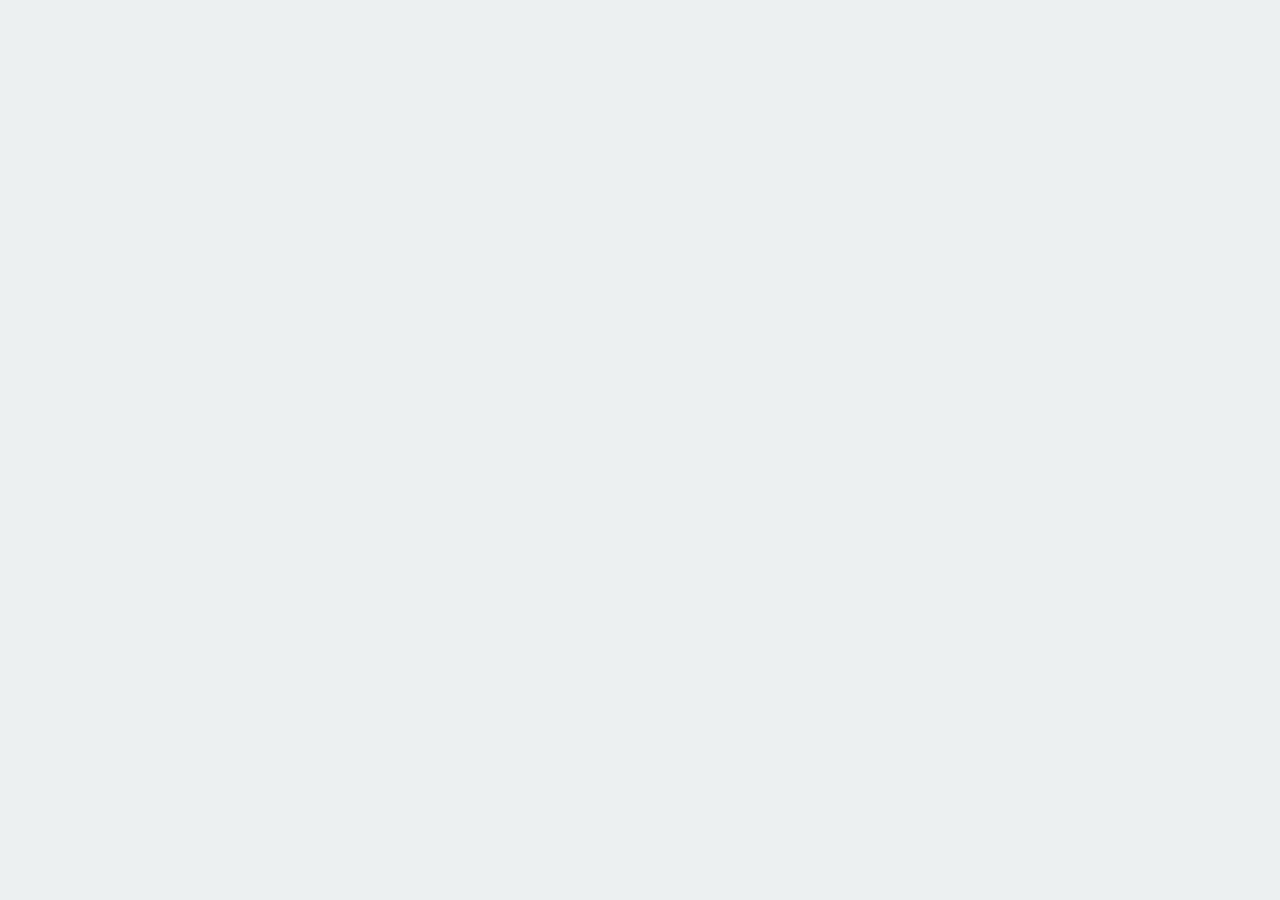
==== commit 8506b265: "Update index.html to include shared CSS and JavaScript files" ====
--- a/index.html
+++ b/index.html
@@ -1,801 +1,14 @@
 <!DOCTYPE html>
-<html lang="es">
+<html lang="en">
 <head>
-<meta charset="UTF-8">
-<meta name="viewport" content="width=device-width, initial-scale=1.0">
-<title>LingoPair — Aprende idiomas con personas reales</title>
-<link rel="preconnect" href="https://fonts.googleapis.com">
-<link rel="preconnect" href="https://fonts.gstatic.com" crossorigin>
-<link href="https://fonts.googleapis.com/css2?family=Fraunces:ital,wght@0,300;0,400;0,600;0,700;1,300;1,400&family=DM+Sans:wght@300;400;500;600&display=swap" rel="stylesheet">
-<style>
-  *, *::before, *::after { box-sizing: border-box; margin: 0; padding: 0; }
-
-  :root {
-    --ink:     #0f0e0c;
-    --cream:   #f5f0e8;
-    --warm:    #ede8dc;
-    --accent:  #c84b2f;
-    --accent2: #e8a020;
-    --green:   #2a6e4e;
-    --muted:   #7a7468;
-    --border:  #d8d2c6;
-    --r: 14px;
-  }
-
-  html { scroll-behavior: smooth; }
-
-  body {
-    font-family: 'DM Sans', sans-serif;
-    background: var(--cream);
-    color: var(--ink);
-    overflow-x: hidden;
-  }
-
-  /* ─── NAV ─────────────────────────────── */
-  nav {
-    position: sticky; top: 0; z-index: 100;
-    background: var(--cream);
-    border-bottom: 1px solid var(--border);
-    padding: 0 5vw;
-    display: flex; align-items: center; justify-content: space-between;
-    height: 64px;
-  }
-  .nav-logo { font-family: 'Fraunces', serif; font-size: 1.5rem; font-weight: 700; color: var(--ink); text-decoration: none; }
-  .nav-logo span { color: var(--accent); }
-  .nav-links { display: flex; gap: 2rem; list-style: none; }
-  .nav-links a { font-size: .9rem; font-weight: 500; color: var(--muted); text-decoration: none; transition: color .2s; }
-  .nav-links a:hover { color: var(--ink); }
-  .nav-ctas { display: flex; gap: .75rem; align-items: center; }
-  .btn-ghost { padding: .45rem 1.1rem; border: 1.5px solid var(--border); border-radius: 40px; font-size: .85rem; font-weight: 500; color: var(--ink); text-decoration: none; transition: all .2s; }
-  .btn-ghost:hover { border-color: var(--ink); }
-  .btn-primary { padding: .5rem 1.25rem; background: var(--ink); color: var(--cream); border-radius: 40px; font-size: .85rem; font-weight: 600; text-decoration: none; transition: background .2s, transform .15s; }
-  .btn-primary:hover { background: var(--accent); transform: translateY(-1px); }
-
-  /* ─── HERO ────────────────────────────── */
-  .hero {
-    min-height: 92vh;
-    display: grid;
-    grid-template-columns: 1fr 1fr;
-    gap: 4rem;
-    padding: 6rem 5vw 4rem;
-    align-items: center;
-    position: relative;
-    overflow: hidden;
-  }
-  .hero::before {
-    content: '';
-    position: absolute; inset: 0;
-    background: radial-gradient(ellipse 70% 60% at 75% 40%, #fde8c033 0%, transparent 70%),
-                radial-gradient(ellipse 50% 50% at 20% 80%, #c84b2f11 0%, transparent 60%);
-    pointer-events: none;
-  }
-  .hero-badge {
-    display: inline-flex; align-items: center; gap: .5rem;
-    background: var(--warm); border: 1px solid var(--border);
-    border-radius: 40px; padding: .35rem .85rem;
-    font-size: .8rem; font-weight: 600; color: var(--green);
-    margin-bottom: 1.5rem;
-    animation: fadeUp .6s ease both;
-  }
-  .hero-badge::before { content: '●'; color: var(--green); font-size: .6rem; animation: pulse 2s infinite; }
-  @keyframes pulse { 0%,100%{opacity:1} 50%{opacity:.3} }
-  .hero h1 {
-    font-family: 'Fraunces', serif;
-    font-size: clamp(2.8rem, 5vw, 4.4rem);
-    line-height: 1.08;
-    font-weight: 700;
-    letter-spacing: -.02em;
-    margin-bottom: 1.5rem;
-    animation: fadeUp .7s .1s ease both;
-  }
-  .hero h1 em { font-style: italic; color: var(--accent); }
-  .hero-sub {
-    font-size: 1.1rem; color: var(--muted); line-height: 1.65;
-    max-width: 500px; margin-bottom: 2.5rem;
-    animation: fadeUp .7s .2s ease both;
-  }
-  .hero-actions {
-    display: flex; gap: 1rem; align-items: center; flex-wrap: wrap;
-    animation: fadeUp .7s .3s ease both;
-  }
-  .btn-big {
-    padding: .85rem 2rem; background: var(--accent); color: #fff;
-    border-radius: 50px; font-size: 1rem; font-weight: 600;
-    text-decoration: none; transition: transform .2s, box-shadow .2s;
-    box-shadow: 0 4px 20px #c84b2f33;
-  }
-  .btn-big:hover { transform: translateY(-2px); box-shadow: 0 8px 28px #c84b2f44; }
-  .btn-outline {
-    padding: .85rem 1.75rem; border: 1.5px solid var(--border);
-    border-radius: 50px; font-size: 1rem; font-weight: 500; color: var(--ink);
-    text-decoration: none; transition: all .2s;
-  }
-  .btn-outline:hover { border-color: var(--ink); }
-  .hero-trust {
-    display: flex; align-items: center; gap: .75rem; margin-top: 2rem;
-    font-size: .85rem; color: var(--muted);
-    animation: fadeUp .7s .4s ease both;
-  }
-  .avatars { display: flex; }
-  .avatars span {
-    width: 32px; height: 32px; border-radius: 50%;
-    border: 2px solid var(--cream);
-    display: flex; align-items: center; justify-content: center;
-    font-size: 1rem; margin-left: -8px; background: var(--warm);
-  }
-  .avatars span:first-child { margin-left: 0; }
-
-  /* ─── HERO CARD ───────────────────────── */
-  .hero-visual { position: relative; animation: fadeUp .8s .2s ease both; }
-  .chat-card {
-    background: #fff; border-radius: var(--r); border: 1px solid var(--border);
-    box-shadow: 0 20px 60px #0f0e0c18; overflow: hidden; max-width: 420px; margin: 0 auto;
-  }
-  .chat-header {
-    padding: 1rem 1.25rem; border-bottom: 1px solid var(--border);
-    display: flex; align-items: center; justify-content: space-between;
-  }
-  .chat-user { display: flex; align-items: center; gap: .65rem; }
-  .avatar-circle {
-    width: 40px; height: 40px; border-radius: 50%;
-    background: linear-gradient(135deg, #f9c74f, #f3722c);
-    display: flex; align-items: center; justify-content: center;
-    font-size: 1.2rem;
-  }
-  .chat-user-info h4 { font-size: .9rem; font-weight: 600; }
-  .chat-user-info span { font-size: .75rem; color: var(--muted); }
-  .online-dot { width: 8px; height: 8px; border-radius: 50%; background: #22c55e; }
-  .chat-body { padding: 1rem 1.25rem; display: flex; flex-direction: column; gap: .75rem; }
-  .msg {
-    display: flex; gap: .6rem; align-items: flex-start;
-    animation: fadeUp .5s ease both;
-  }
-  .msg.right { flex-direction: row-reverse; }
-  .msg-avatar { font-size: 1.2rem; min-width: 28px; text-align: center; margin-top: 2px; }
-  .bubble {
-    background: var(--warm); border-radius: 14px 14px 14px 4px;
-    padding: .55rem .85rem; font-size: .85rem; line-height: 1.5; max-width: 82%;
-  }
-  .msg.right .bubble { background: var(--ink); color: #fff; border-radius: 14px 14px 4px 14px; }
-  .correction {
-    background: #fff3cd; border: 1px solid #ffc107; border-radius: 8px;
-    padding: .45rem .7rem; font-size: .78rem; color: #7a5c00; display: flex; gap: .4rem;
-  }
-  .chat-footer {
-    padding: .75rem 1.25rem; border-top: 1px solid var(--border);
-    display: flex; align-items: center; gap: .6rem;
-  }
-  .chat-input-fake {
-    flex: 1; background: var(--warm); border-radius: 24px;
-    padding: .5rem 1rem; font-size: .82rem; color: var(--muted);
-  }
-  .send-btn {
-    width: 34px; height: 34px; border-radius: 50%; background: var(--accent);
-    display: flex; align-items: center; justify-content: center; color: #fff; font-size: .9rem;
-    cursor: pointer; transition: transform .2s;
-  }
-  .send-btn:hover { transform: scale(1.1); }
-  .floating-tag {
-    position: absolute; background: #fff; border: 1px solid var(--border);
-    border-radius: 12px; padding: .5rem .85rem; font-size: .78rem; font-weight: 600;
-    box-shadow: 0 4px 16px #0005; white-space: nowrap;
-  }
-  .tag-match { top: -18px; right: -10px; color: var(--green); }
-  .tag-session { bottom: -18px; left: -10px; color: var(--muted); }
-
-  @keyframes fadeUp {
-    from { opacity: 0; transform: translateY(22px); }
-    to   { opacity: 1; transform: translateY(0); }
-  }
-
-  /* ─── LOGOS / STATS ───────────────────── */
-  .stats-bar {
-    background: var(--ink); color: var(--cream);
-    padding: 2.5rem 5vw;
-    display: grid; grid-template-columns: repeat(4, 1fr);
-    gap: 1rem; text-align: center;
-  }
-  .stat-item h3 {
-    font-family: 'Fraunces', serif; font-size: 2.4rem; font-weight: 700;
-    color: var(--accent2);
-  }
-  .stat-item p { font-size: .85rem; color: #b0aa9e; margin-top: .2rem; }
-
-  /* ─── HOW IT WORKS ────────────────────── */
-  section { padding: 6rem 5vw; }
-  .section-label {
-    display: inline-block; font-size: .78rem; font-weight: 700; letter-spacing: .12em;
-    text-transform: uppercase; color: var(--accent); margin-bottom: 1rem;
-  }
-  .section-title {
-    font-family: 'Fraunces', serif; font-size: clamp(2rem, 3.5vw, 3rem);
-    font-weight: 700; line-height: 1.15; letter-spacing: -.02em; max-width: 580px;
-    margin-bottom: 1rem;
-  }
-  .section-title em { font-style: italic; color: var(--accent); }
-  .section-sub { font-size: 1.05rem; color: var(--muted); max-width: 520px; line-height: 1.65; margin-bottom: 3.5rem; }
-
-  .steps { display: grid; grid-template-columns: repeat(3, 1fr); gap: 2rem; }
-  .step {
-    background: #fff; border: 1px solid var(--border); border-radius: var(--r);
-    padding: 2rem 1.75rem; position: relative; overflow: hidden;
-    transition: transform .25s, box-shadow .25s;
-  }
-  .step:hover { transform: translateY(-4px); box-shadow: 0 12px 40px #0f0e0c12; }
-  .step-num {
-    font-family: 'Fraunces', serif; font-size: 4rem; font-weight: 700;
-    color: var(--border); position: absolute; top: .5rem; right: 1.25rem;
-    line-height: 1;
-  }
-  .step-icon { font-size: 2rem; margin-bottom: 1rem; }
-  .step h3 { font-family: 'Fraunces', serif; font-size: 1.25rem; font-weight: 600; margin-bottom: .6rem; }
-  .step p { font-size: .9rem; color: var(--muted); line-height: 1.65; }
-
-  /* ─── FEATURES ────────────────────────── */
-  .features-grid {
-    display: grid; grid-template-columns: repeat(2, 1fr);
-    gap: 1.5rem;
-  }
-  .feature-card {
-    background: #fff; border: 1px solid var(--border); border-radius: var(--r);
-    padding: 1.75rem; display: flex; gap: 1.25rem; align-items: flex-start;
-    transition: transform .2s, box-shadow .2s;
-  }
-  .feature-card:hover { transform: translateY(-3px); box-shadow: 0 8px 30px #0f0e0c10; }
-  .feature-card:first-child { grid-column: span 2; }
-  .feat-icon {
-    width: 52px; height: 52px; border-radius: 14px;
-    background: var(--warm); display: flex; align-items: center; justify-content: center;
-    font-size: 1.5rem; flex-shrink: 0;
-  }
-  .feature-card h3 { font-family: 'Fraunces', serif; font-size: 1.15rem; font-weight: 600; margin-bottom: .4rem; }
-  .feature-card p { font-size: .88rem; color: var(--muted); line-height: 1.65; }
-  .features-layout { display: grid; grid-template-columns: 1fr 1fr; gap: 5rem; align-items: center; }
-  .feat-visual {
-    background: #fff; border: 1px solid var(--border); border-radius: var(--r);
-    padding: 1.5rem; box-shadow: 0 12px 40px #0f0e0c10;
-  }
-  .feat-visual-header { display: flex; align-items: center; gap: .6rem; margin-bottom: 1rem; }
-  .dot { width: 10px; height: 10px; border-radius: 50%; }
-  .dot-r { background: #ff5f57; } .dot-y { background: #febc2e; } .dot-g { background: #28c840; }
-  .lang-tags { display: flex; flex-wrap: wrap; gap: .5rem; margin-top: 1rem; }
-  .lang-tag {
-    padding: .3rem .75rem; border-radius: 24px; font-size: .78rem; font-weight: 600;
-    border: 1.5px solid var(--border); color: var(--muted); transition: all .2s; cursor: pointer;
-  }
-  .lang-tag.active { background: var(--ink); color: #fff; border-color: var(--ink); }
-  .progress-bar { height: 8px; background: var(--warm); border-radius: 4px; margin: .5rem 0; overflow: hidden; }
-  .progress-fill { height: 100%; background: linear-gradient(90deg, var(--accent), var(--accent2)); border-radius: 4px; }
-  .progress-row { display: flex; justify-content: space-between; font-size: .8rem; color: var(--muted); margin-bottom: .25rem; }
-
-  /* ─── PRICING ─────────────────────────── */
-  .pricing-grid { display: grid; grid-template-columns: repeat(3, 1fr); gap: 1.5rem; max-width: 900px; margin: 0 auto; }
-  .price-card {
-    background: #fff; border: 1.5px solid var(--border); border-radius: var(--r);
-    padding: 2rem; position: relative; transition: transform .2s;
-  }
-  .price-card:hover { transform: translateY(-4px); }
-  .price-card.popular { border-color: var(--accent); box-shadow: 0 0 0 4px #c84b2f14; }
-  .popular-badge {
-    position: absolute; top: -12px; left: 50%; transform: translateX(-50%);
-    background: var(--accent); color: #fff; font-size: .72rem; font-weight: 700;
-    padding: .25rem .85rem; border-radius: 20px; white-space: nowrap; letter-spacing: .06em;
-    text-transform: uppercase;
-  }
-  .price-name { font-size: .78rem; font-weight: 700; letter-spacing: .1em; text-transform: uppercase; color: var(--muted); margin-bottom: .75rem; }
-  .price-amount { font-family: 'Fraunces', serif; font-size: 2.8rem; font-weight: 700; line-height: 1; }
-  .price-amount sup { font-size: 1.2rem; vertical-align: top; margin-top: .5rem; display: inline-block; }
-  .price-period { font-size: .85rem; color: var(--muted); margin: .4rem 0 1.25rem; }
-  .price-features { list-style: none; display: flex; flex-direction: column; gap: .5rem; margin-bottom: 1.75rem; }
-  .price-features li { font-size: .88rem; display: flex; gap: .5rem; align-items: flex-start; }
-  .price-features li::before { content: '✓'; color: var(--green); font-weight: 700; flex-shrink: 0; }
-  .price-features li.no::before { content: '×'; color: var(--border); }
-  .price-features li.no { color: var(--muted); }
-  .btn-card {
-    display: block; text-align: center; padding: .75rem; border-radius: 40px;
-    font-size: .9rem; font-weight: 600; text-decoration: none; transition: all .2s;
-  }
-  .btn-card-outline { border: 1.5px solid var(--border); color: var(--ink); }
-  .btn-card-outline:hover { border-color: var(--ink); }
-  .btn-card-fill { background: var(--accent); color: #fff; }
-  .btn-card-fill:hover { background: #b03d23; }
-  .btn-card-dark { background: var(--ink); color: var(--cream); }
-  .btn-card-dark:hover { background: #2a2820; }
-  .promo-note { font-size: .78rem; color: var(--accent); text-align: center; margin-top: .6rem; font-weight: 500; }
-
-  /* ─── TESTIMONIALS ────────────────────── */
-  .testi-grid { display: grid; grid-template-columns: repeat(3, 1fr); gap: 1.5rem; }
-  .testi-card {
-    background: #fff; border: 1px solid var(--border); border-radius: var(--r);
-    padding: 1.75rem; transition: transform .2s;
-  }
-  .testi-card:hover { transform: translateY(-3px); }
-  .stars { color: var(--accent2); font-size: 1rem; margin-bottom: .85rem; letter-spacing: .1em; }
-  .testi-text { font-size: .9rem; color: var(--ink); line-height: 1.7; margin-bottom: 1.25rem; font-style: italic; }
-  .testi-author { display: flex; align-items: center; gap: .75rem; }
-  .testi-avatar {
-    width: 42px; height: 42px; border-radius: 50%;
-    display: flex; align-items: center; justify-content: center;
-    font-size: 1.3rem; background: var(--warm);
-  }
-  .testi-author h5 { font-size: .88rem; font-weight: 600; }
-  .testi-author span { font-size: .78rem; color: var(--muted); }
-
-  /* ─── TEACHERS ────────────────────────── */
-  .teachers-layout { display: grid; grid-template-columns: 1fr 1fr; gap: 5rem; align-items: center; }
-  .teachers-perks { display: flex; flex-direction: column; gap: 1.25rem; margin-top: 2rem; }
-  .perk {
-    display: flex; gap: 1rem; align-items: flex-start;
-    background: #fff; border: 1px solid var(--border); border-radius: var(--r);
-    padding: 1.25rem 1.5rem;
-  }
-  .perk-icon { font-size: 1.5rem; flex-shrink: 0; }
-  .perk h4 { font-weight: 600; font-size: .95rem; margin-bottom: .2rem; }
-  .perk p { font-size: .85rem; color: var(--muted); }
-  .dashboard-card {
-    background: #fff; border: 1px solid var(--border); border-radius: var(--r);
-    padding: 1.5rem; box-shadow: 0 12px 40px #0f0e0c10;
-  }
-  .dash-header { display: flex; justify-content: space-between; align-items: flex-start; margin-bottom: 1.25rem; }
-  .dash-header h4 { font-size: .8rem; color: var(--muted); font-weight: 500; }
-  .dash-earnings { font-family: 'Fraunces', serif; font-size: 2.2rem; font-weight: 700; color: var(--ink); }
-  .dash-growth { font-size: .78rem; color: var(--green); font-weight: 600; }
-  .session-list { display: flex; flex-direction: column; gap: .7rem; }
-  .session-item {
-    display: flex; align-items: center; justify-content: space-between;
-    padding: .75rem 1rem; background: var(--warm); border-radius: 10px;
-  }
-  .session-info { display: flex; align-items: center; gap: .7rem; }
-  .session-info span { font-size: .85rem; font-weight: 500; }
-  .session-info small { font-size: .75rem; color: var(--muted); display: block; }
-  .session-earn { font-size: .9rem; font-weight: 700; color: var(--green); }
-
-  /* ─── CTA FINAL ───────────────────────── */
-  .cta-section {
-    background: var(--ink); color: var(--cream);
-    padding: 7rem 5vw; text-align: center; position: relative; overflow: hidden;
-  }
-  .cta-section::before {
-    content: '';
-    position: absolute; inset: 0;
-    background: radial-gradient(ellipse 60% 80% at 50% 50%, #c84b2f22 0%, transparent 70%);
-  }
-  .cta-section .section-label { color: var(--accent2); }
-  .cta-section h2 {
-    font-family: 'Fraunces', serif; font-size: clamp(2.2rem, 4vw, 3.5rem);
-    font-weight: 700; letter-spacing: -.02em; margin-bottom: 1rem; position: relative;
-  }
-  .cta-section h2 em { font-style: italic; color: var(--accent2); }
-  .cta-section p { font-size: 1.05rem; color: #b0aa9e; max-width: 520px; margin: 0 auto 2.5rem; line-height: 1.65; position: relative; }
-  .cta-flags { font-size: 1.8rem; letter-spacing: .2rem; margin-bottom: 2rem; position: relative; }
-
-  /* ─── FOOTER ──────────────────────────── */
-  footer {
-    background: var(--ink); border-top: 1px solid #2a2820;
-    padding: 3rem 5vw 2rem;
-    display: grid; grid-template-columns: 2fr 1fr 1fr 1fr; gap: 3rem;
-  }
-  .footer-brand p { font-size: .85rem; color: #7a7468; margin-top: .75rem; line-height: 1.65; max-width: 280px; }
-  .footer-col h5 { font-size: .78rem; font-weight: 700; letter-spacing: .1em; text-transform: uppercase; color: #7a7468; margin-bottom: .85rem; }
-  .footer-col ul { list-style: none; display: flex; flex-direction: column; gap: .5rem; }
-  .footer-col ul a { font-size: .85rem; color: #a09890; text-decoration: none; transition: color .2s; }
-  .footer-col ul a:hover { color: var(--cream); }
-  .footer-bottom {
-    background: var(--ink); border-top: 1px solid #2a2820;
-    padding: 1.25rem 5vw; display: flex; justify-content: space-between; align-items: center;
-  }
-  .footer-bottom p { font-size: .8rem; color: #7a7468; }
-
-  /* ─── RESPONSIVE ──────────────────────── */
-  @media (max-width: 900px) {
-    .hero { grid-template-columns: 1fr; min-height: auto; padding: 3rem 5vw; }
-    .hero-visual { display: none; }
-    .stats-bar { grid-template-columns: repeat(2, 1fr); }
-    .steps { grid-template-columns: 1fr; }
-    .features-layout, .teachers-layout { grid-template-columns: 1fr; gap: 2.5rem; }
-    .features-grid .feature-card:first-child { grid-column: span 1; }
-    .features-grid { grid-template-columns: 1fr; }
-    .pricing-grid { grid-template-columns: 1fr; max-width: 420px; margin: 0 auto; }
-    .testi-grid { grid-template-columns: 1fr; }
-    footer { grid-template-columns: 1fr 1fr; }
-    .nav-links { display: none; }
-  }
-</style>
+    <meta charset="UTF-8">
+    <meta name="viewport" content="width=device-width, initial-scale=1.0">
+    <title>Join Pair Lingo</title>
+    <link href="css/shared.css" rel="stylesheet">
 </head>
 <body>
-
-<!-- ─── NAV ─────────────────────── -->
-<nav>
-  <a class="nav-logo" href="#">Lingo<span>Pair</span></a>
-  <ul class="nav-links">
-    <li><a href="#how">Cómo funciona</a></li>
-    <li><a href="#features">Funciones</a></li>
-    <li><a href="#pricing">Precios</a></li>
-    <li><a href="#teachers">Enseñar</a></li>
-  </ul>
-  <div class="nav-ctas">
-    <a href="https://joinlingopair.com/register.html" class="btn-ghost">Entrar</a>
-    <a href="https://joinlingopair.com/register.html" class="btn-primary">Empezar gratis →</a>
-  </div>
-</nav>
-
-<!-- ─── HERO ─────────────────────── -->
-<section class="hero">
-  <div class="hero-content">
-    <div class="hero-badge">847 personas en línea ahora mismo</div>
-    <h1>Habla un idioma nuevo con <em>personas reales</em>, no con robots</h1>
-    <p class="hero-sub">LingoPair te conecta con hablantes nativos de todo el mundo para practicar conversación real. Sin guiones, sin aburrimiento — solo conexiones auténticas que te llevan a la fluidez.</p>
-    <div class="hero-actions">
-      <a href="https://joinlingopair.com/register.html" class="btn-big">Crear cuenta gratis →</a>
-      <a href="#how" class="btn-outline">Ver cómo funciona</a>
-    </div>
-    <div class="hero-trust">
-      <div class="avatars">
-        <span>🇲🇽</span><span>🇺🇸</span><span>🇯🇵</span><span>🇫🇷</span><span>🇧🇷</span>
-      </div>
-      <span>Más de <strong>4 millones</strong> de personas ya aprenden así</span>
-    </div>
-  </div>
-
-  <div class="hero-visual">
-    <div style="position:relative; padding: 20px 10px 20px 10px;">
-      <div class="floating-tag tag-match">🎯 94% compatibilidad</div>
-      <div class="chat-card">
-        <div class="chat-header">
-          <div class="chat-user">
-            <div class="avatar-circle">🇺🇸</div>
-            <div class="chat-user-info">
-              <h4>Sarah M. — Nueva York</h4>
-              <span>Habla inglés · Aprende español</span>
-            </div>
-          </div>
-          <div class="online-dot"></div>
-        </div>
-        <div class="chat-body">
-          <div class="msg">
-            <div class="msg-avatar">🇺🇸</div>
-            <div class="bubble">Hola! Ayer <u>fui</u> al mercado y compré frutas 🍊</div>
-          </div>
-          <div class="correction">
-            💡 <span>Antes dijiste "fui ayer" — perfecto, el pretérito indefinido es correcto aquí.</span>
-          </div>
-          <div class="msg right">
-            <div class="msg-avatar">🇪🇸</div>
-            <div class="bubble">¡Qué bien! ¿Qué frutas compraste? Aquí en España ahora hay muchas fresas 🍓</div>
-          </div>
-          <div class="msg">
-            <div class="msg-avatar">🇺🇸</div>
-            <div class="bubble">Compré manzanas y naranjas. Me encantan las naranjas de aquí, son muy dulces 🍊</div>
-          </div>
-        </div>
-        <div class="chat-footer">
-          <div class="chat-input-fake">Escribe un mensaje...</div>
-          <div class="send-btn">→</div>
-        </div>
-      </div>
-      <div class="floating-tag tag-session">⏱ Sesión activa · 18 min</div>
-    </div>
-  </div>
-</section>
-
-<!-- ─── STATS ─────────────────────── -->
-<div class="stats-bar">
-  <div class="stat-item"><h3>4M+</h3><p>Miembros activos</p></div>
-  <div class="stat-item"><h3>178</h3><p>Países representados</p></div>
-  <div class="stat-item"><h3>169</h3><p>Idiomas disponibles</p></div>
-  <div class="stat-item"><h3>97%</h3><p>Usuarios satisfechos</p></div>
-</div>
-
-<!-- ─── HOW IT WORKS ─────────────── -->
-<section id="how">
-  <div class="section-label">El proceso</div>
-  <h2 class="section-title">De cero a conversación <em>fluida</em> en tres pasos</h2>
-  <p class="section-sub">Empieza a practicar conversación real en menos de 5 minutos. Sin instalaciones, sin suscripciones obligatorias.</p>
-  <div class="steps">
-    <div class="step">
-      <div class="step-num">01</div>
-      <div class="step-icon">👤</div>
-      <h3>Crea tu perfil</h3>
-      <p>Indica tu idioma nativo, lo que quieres aprender, tu nivel y tus intereses. El algoritmo hace el resto. Solo tarda 2 minutos.</p>
-    </div>
-    <div class="step">
-      <div class="step-num">02</div>
-      <div class="step-icon">🔍</div>
-      <h3>Encuentra tu pareja ideal</h3>
-      <p>Nuestro sistema empareja por idioma, horario, nivel e intereses en común. Cuanto más específico seas, mejor será el match.</p>
-    </div>
-    <div class="step">
-      <div class="step-num">03</div>
-      <div class="step-icon">💬</div>
-      <h3>Practica y progresa</h3>
-      <p>Chat de texto, voz o videollamada HD. Usa guías temáticas o habla libremente. La fluidez llega sola cuando practicas con personas reales.</p>
-    </div>
-  </div>
-</section>
-
-<!-- ─── FEATURES ──────────────────── -->
-<section id="features" style="background: var(--warm);">
-  <div class="features-layout">
-    <div>
-      <div class="section-label">Funciones</div>
-      <h2 class="section-title">Todo lo que necesitas para <em>aprender de verdad</em></h2>
-      <p class="section-sub">LingoPair combina tecnología de IA con el poder de las conexiones humanas para que tu aprendizaje sea efectivo y memorable.</p>
-      <div class="features-grid">
-        <div class="feature-card">
-          <div class="feat-icon">🎥</div>
-          <div>
-            <h3>Videochat HD sin descargas</h3>
-            <p>Habla cara a cara desde cualquier navegador. La calidad de imagen y audio es tan buena como la de Zoom, pero integrada directamente en la plataforma.</p>
-          </div>
-        </div>
-        <div class="feature-card">
-          <div class="feat-icon">🤖</div>
-          <div>
-            <h3>Corrección con IA en tiempo real</h3>
-            <p>El asistente detecta errores gramaticales y de pronunciación mientras hablas, sin interrumpir la conversación.</p>
-          </div>
-        </div>
-        <div class="feature-card">
-          <div class="feat-icon">📚</div>
-          <div>
-            <h3>+200 planes de lección</h3>
-            <p>Guías temáticas estructuradas para cada sesión, desde viajes hasta negocios, para que nunca te quedes sin temas.</p>
-          </div>
-        </div>
-        <div class="feature-card">
-          <div class="feat-icon">📊</div>
-          <div>
-            <h3>Seguimiento de progreso</h3>
-            <p>Paneles semanales que muestran tus mejoras reales: vocabulario nuevo, errores reducidos, horas practicadas.</p>
-          </div>
-        </div>
-      </div>
-    </div>
-
-    <div>
-      <div class="feat-visual">
-        <div class="feat-visual-header">
-          <div class="dot dot-r"></div><div class="dot dot-y"></div><div class="dot dot-g"></div>
-          <span style="font-size:.8rem;color:var(--muted);margin-left:.5rem;">Tu progreso semanal</span>
-        </div>
-        <div style="margin-bottom:1.25rem;">
-          <div class="progress-row"><span>Vocabulario nuevo</span><span style="font-weight:600;color:var(--green)">+127 palabras</span></div>
-          <div class="progress-bar"><div class="progress-fill" style="width:78%"></div></div>
-          <div class="progress-row"><span>Errores gramaticales</span><span style="font-weight:600;color:var(--accent)">−43%</span></div>
-          <div class="progress-bar"><div class="progress-fill" style="width:57%"></div></div>
-          <div class="progress-row"><span>Tiempo hablado</span><span style="font-weight:600;">4h 20min</span></div>
-          <div class="progress-bar"><div class="progress-fill" style="width:65%"></div></div>
-        </div>
-        <div style="font-size:.8rem;color:var(--muted);margin-bottom:.6rem;font-weight:600;">IDIOMAS POPULARES ESTA SEMANA</div>
-        <div class="lang-tags">
-          <div class="lang-tag active">🇺🇸 Inglés</div>
-          <div class="lang-tag">🇯🇵 Japonés</div>
-          <div class="lang-tag">🇫🇷 Francés</div>
-          <div class="lang-tag">🇰🇷 Coreano</div>
-          <div class="lang-tag">🇩🇪 Alemán</div>
-          <div class="lang-tag">🇮🇹 Italiano</div>
-          <div class="lang-tag">🇵🇹 Portugués</div>
-          <div class="lang-tag">🇨🇳 Mandarín</div>
-        </div>
-      </div>
-    </div>
-  </div>
-</section>
-
-<!-- ─── TESTIMONIALS ──────────────── -->
-<section>
-  <div class="section-label" style="text-align:center;display:block;">Historias reales</div>
-  <h2 class="section-title" style="text-align:center;margin:0 auto 1rem;">Lo que dicen quienes ya <em>hablan</em></h2>
-  <p class="section-sub" style="text-align:center;margin:0 auto 3rem;">Miles de personas ya han cambiado su forma de aprender idiomas con LingoPair.</p>
-  <div class="testi-grid">
-    <div class="testi-card">
-      <div class="stars">★★★★★</div>
-      <p class="testi-text">"En 3 meses mi inglés mejoró más que en 2 años de academia. Hablar con Sarah cada semana me dio la confianza que ninguna app había logrado darme."</p>
-      <div class="testi-author">
-        <div class="testi-avatar">👩</div>
-        <div><h5>María G.</h5><span>México · Aprendiendo inglés</span></div>
-      </div>
-    </div>
-    <div class="testi-card">
-      <div class="stars">★★★★★</div>
-      <p class="testi-text">"Encontré a mi pareja perfecta el primer día. Llevamos 6 meses practicando español e inglés — ya somos amigos de verdad. El algoritmo de compatibilidad es increíble."</p>
-      <div class="testi-author">
-        <div class="testi-avatar">👩</div>
-        <div><h5>Emma W.</h5><span>Reino Unido · Aprendiendo español</span></div>
-      </div>
-    </div>
-    <div class="testi-card">
-      <div class="stars">★★★★★</div>
-      <p class="testi-text">"El plan de profesor me genera un ingreso extra real cada mes. Pongo mis horarios, tengo mis alumnos y cobro automáticamente. Es exactamente lo que buscaba."</p>
-      <div class="testi-author">
-        <div class="testi-avatar">👨</div>
-        <div><h5>Carlos R.</h5><span>Colombia · Profesor de español</span></div>
-      </div>
-    </div>
-  </div>
-</section>
-
-<!-- ─── PRICING ────────────────────── -->
-<section id="pricing" style="background: var(--warm);">
-  <div class="section-label" style="text-align:center;display:block;">Precios</div>
-  <h2 class="section-title" style="text-align:center;margin:0 auto 1rem;">Empieza gratis. <em>Mejora</em> cuando quieras.</h2>
-  <p class="section-sub" style="text-align:center;margin:0 auto 3rem;">Sin tarjeta de crédito. Cancela cuando quieras.</p>
-  <div class="pricing-grid">
-    <div class="price-card">
-      <div class="price-name">Gratis</div>
-      <div class="price-amount">€0</div>
-      <div class="price-period">para siempre</div>
-      <ul class="price-features">
-        <li>Búsqueda de compañeros</li>
-        <li>5 mensajes al día</li>
-        <li>Perfil público</li>
-        <li>Foro de la comunidad</li>
-        <li class="no">Mensajes ilimitados</li>
-        <li class="no">Videochat HD</li>
-        <li class="no">Corrección con IA</li>
-      </ul>
-      <a href="https://joinlingopair.com/register.html" class="btn-card btn-card-outline">Crear cuenta</a>
-    </div>
-    <div class="price-card popular">
-      <div class="popular-badge">MÁS POPULAR</div>
-      <div class="price-name">Premium</div>
-      <div class="price-amount"><sup>€</sup>9</div>
-      <div class="price-period">por mes</div>
-      <ul class="price-features">
-        <li>Todo lo del plan Gratis</li>
-        <li>Mensajes ilimitados</li>
-        <li>Videochat HD</li>
-        <li>Corrección gramatical con IA</li>
-        <li>+200 planes de lección</li>
-        <li>Sin anuncios</li>
-        <li>Soporte prioritario</li>
-      </ul>
-      <a href="https://buy.stripe.com/aFa9AT1WhfZu30ceHDfIs00" class="btn-card btn-card-fill">Empezar Premium →</a>
-      <div class="promo-note">🎁 Código <strong>WELCOME</strong> → 3 meses a €6.99</div>
-    </div>
-    <div class="price-card">
-      <div class="price-name">Profesor</div>
-      <div class="price-amount"><sup>€</sup>15</div>
-      <div class="price-period">por mes</div>
-      <ul class="price-features">
-        <li>Todo lo del plan Premium</li>
-        <li>Insignia de profesor verificado</li>
-        <li>Ofrece clases de pago</li>
-        <li>Calendario integrado</li>
-        <li>Pagos automáticos via Stripe</li>
-        <li>Panel de alumnos</li>
-        <li>Materiales personalizados</li>
-      </ul>
-      <a href="https://buy.stripe.com/bJebJ16cxcNieIU1URfIs01" class="btn-card btn-card-dark">Ser profesor →</a>
-    </div>
-  </div>
-</section>
-
-<!-- ─── TEACHERS ──────────────────── -->
-<section id="teachers">
-  <div class="teachers-layout">
-    <div>
-      <div class="section-label">Para profesores</div>
-      <h2 class="section-title">Convierte tu idioma en <em>ingresos reales</em></h2>
-      <p class="section-sub">Miles de estudiantes buscan profesores nativos. Pon tus propias tarifas, gestiona tu horario y cobra automáticamente después de cada sesión.</p>
-      <div class="teachers-perks">
-        <div class="perk">
-          <div class="perk-icon">💰</div>
-          <div>
-            <h4>Te quedas el 85% de las ganancias</h4>
-            <p>Solo un 15% de comisión de plataforma, de las más bajas del sector. Tú fijas el precio por sesión.</p>
-          </div>
-        </div>
-        <div class="perk">
-          <div class="perk-icon">📅</div>
-          <div>
-            <h4>Elige tus propios horarios</h4>
-            <p>Calendario integrado sincronizado con tu zona horaria. Los alumnos reservan solos en los huecos que tú marcas.</p>
-          </div>
-        </div>
-        <div class="perk">
-          <div class="perk-icon">⚡</div>
-          <div>
-            <h4>Cobra al instante vía Stripe</h4>
-            <p>Pagos automáticos después de cada sesión. Sin esperas, sin facturas manuales, sin intermediarios.</p>
-          </div>
-        </div>
-      </div>
-      <a href="https://joinlingopair.com/register.html" class="btn-big" style="display:inline-block;margin-top:2rem;">Aplicar como profesor →</a>
-    </div>
-
-    <div>
-      <div class="dashboard-card">
-        <div class="dash-header">
-          <div>
-            <h4>Panel del Profesor — Marzo 2026</h4>
-            <div class="dash-earnings">€847</div>
-            <div class="dash-growth">↑ 23% respecto al mes pasado</div>
-          </div>
-          <div style="font-size:1.5rem;">📈</div>
-        </div>
-        <div class="session-list">
-          <div class="session-item">
-            <div class="session-info">
-              <span>🇺🇸</span>
-              <div><span>Sarah M. — Inglés</span><small>Hoy, 15:00 · 60 min</small></div>
-            </div>
-            <div class="session-earn">+€25</div>
-          </div>
-          <div class="session-item">
-            <div class="session-info">
-              <span>🇩🇪</span>
-              <div><span>Klaus R. — Alemán</span><small>Mañana, 10:00 · 45 min</small></div>
-            </div>
-            <div class="session-earn">+€18</div>
-          </div>
-          <div class="session-item">
-            <div class="session-info">
-              <span>🇯🇵</span>
-              <div><span>Yuki N. — Japonés</span><small>Viernes, 18:00 · 30 min</small></div>
-            </div>
-            <div class="session-earn">+€12</div>
-          </div>
-          <div class="session-item">
-            <div class="session-info">
-              <span>🇧🇷</span>
-              <div><span>Lucas F. — Portugués</span><small>Sábado, 11:00 · 60 min</small></div>
-            </div>
-            <div class="session-earn">+€25</div>
-          </div>
-        </div>
-      </div>
-    </div>
-  </div>
-</section>
-
-<!-- ─── CTA FINAL ─────────────────── -->
-<div class="cta-section">
-  <div class="section-label">Empieza hoy</div>
-  <div class="cta-flags">🇺🇸 🇯🇵 🇫🇷 🇧🇷 🇩🇪 🇰🇷 🇮🇹 🇵🇹</div>
-  <h2>Tu próximo idioma empieza <em>hoy</em></h2>
-  <p>Únete a millones de personas que aprenden idiomas de forma natural, haciendo conexiones reales con personas de más de 178 países.</p>
-  <a href="https://joinlingopair.com/register.html" class="btn-big" style="font-size:1.05rem;padding:1rem 2.5rem;">Crear cuenta gratis — es fácil →</a>
-</div>
-
-<!-- ─── FOOTER ────────────────────── -->
-<footer>
-  <div class="footer-brand">
-    <a class="nav-logo" href="#" style="color:var(--cream);">Lingo<span>Pair</span></a>
-    <p>La plataforma moderna de intercambio de idiomas. Aprende, conecta y crece con personas reales de todo el mundo.</p>
-  </div>
-  <div class="footer-col">
-    <h5>Plataforma</h5>
-    <ul>
-      <li><a href="#">Buscar compañero</a></li>
-      <li><a href="#">Videochat</a></li>
-      <li><a href="#">Planes de lección</a></li>
-      <li><a href="#">Juegos de idiomas</a></li>
-    </ul>
-  </div>
-  <div class="footer-col">
-    <h5>Idiomas</h5>
-    <ul>
-      <li><a href="#">Inglés (ESL)</a></li>
-      <li><a href="#">Español</a></li>
-      <li><a href="#">Français</a></li>
-      <li><a href="#">Ver los 169</a></li>
-    </ul>
-  </div>
-  <div class="footer-col">
-    <h5>Empresa</h5>
-    <ul>
-      <li><a href="#">Sobre nosotros</a></li>
-      <li><a href="#">Blog</a></li>
-      <li><a href="#">Contacto</a></li>
-      <li><a href="#">Privacidad</a></li>
-    </ul>
-  </div>
-</footer>
-<div class="footer-bottom">
-  <p>© 2026 LingoPair · Hecho para amantes de los idiomas en todo el mundo</p>
-  <p style="font-size:.8rem;color:#7a7468;">Beta — v1.2</p>
-</div>
-
+    <!-- Body content goes here -->
+    
+    <script src="js/shared.js"></script>
 </body>
-</html>
+</html>
--- a/css/shared.css
+++ b/css/shared.css
@@ -0,0 +1,34 @@
+/* CSS Variables */
+:root {
+    --primary-color: #3498db;
+    --secondary-color: #2ecc71;
+    --background-color: #ecf0f1;
+    --text-color: #2c3e50;
+    --font-family: 'Arial, sans-serif';
+    --font-size: 16px;
+}
+
+/* Shared Styles */
+body {
+    background-color: var(--background-color);
+    color: var(--text-color);
+    font-family: var(--font-family);
+    font-size: var(--font-size);
+}
+
+h1, h2, h3, h4, h5, h6 {
+    color: var(--primary-color);
+}
+
+.button {
+    background-color: var(--primary-color);
+    color: white;
+    padding: 10px 15px;
+    border: none;
+    border-radius: 4px;
+    cursor: pointer;
+}
+
+.button:hover {
+    background-color: var(--secondary-color);
+}
